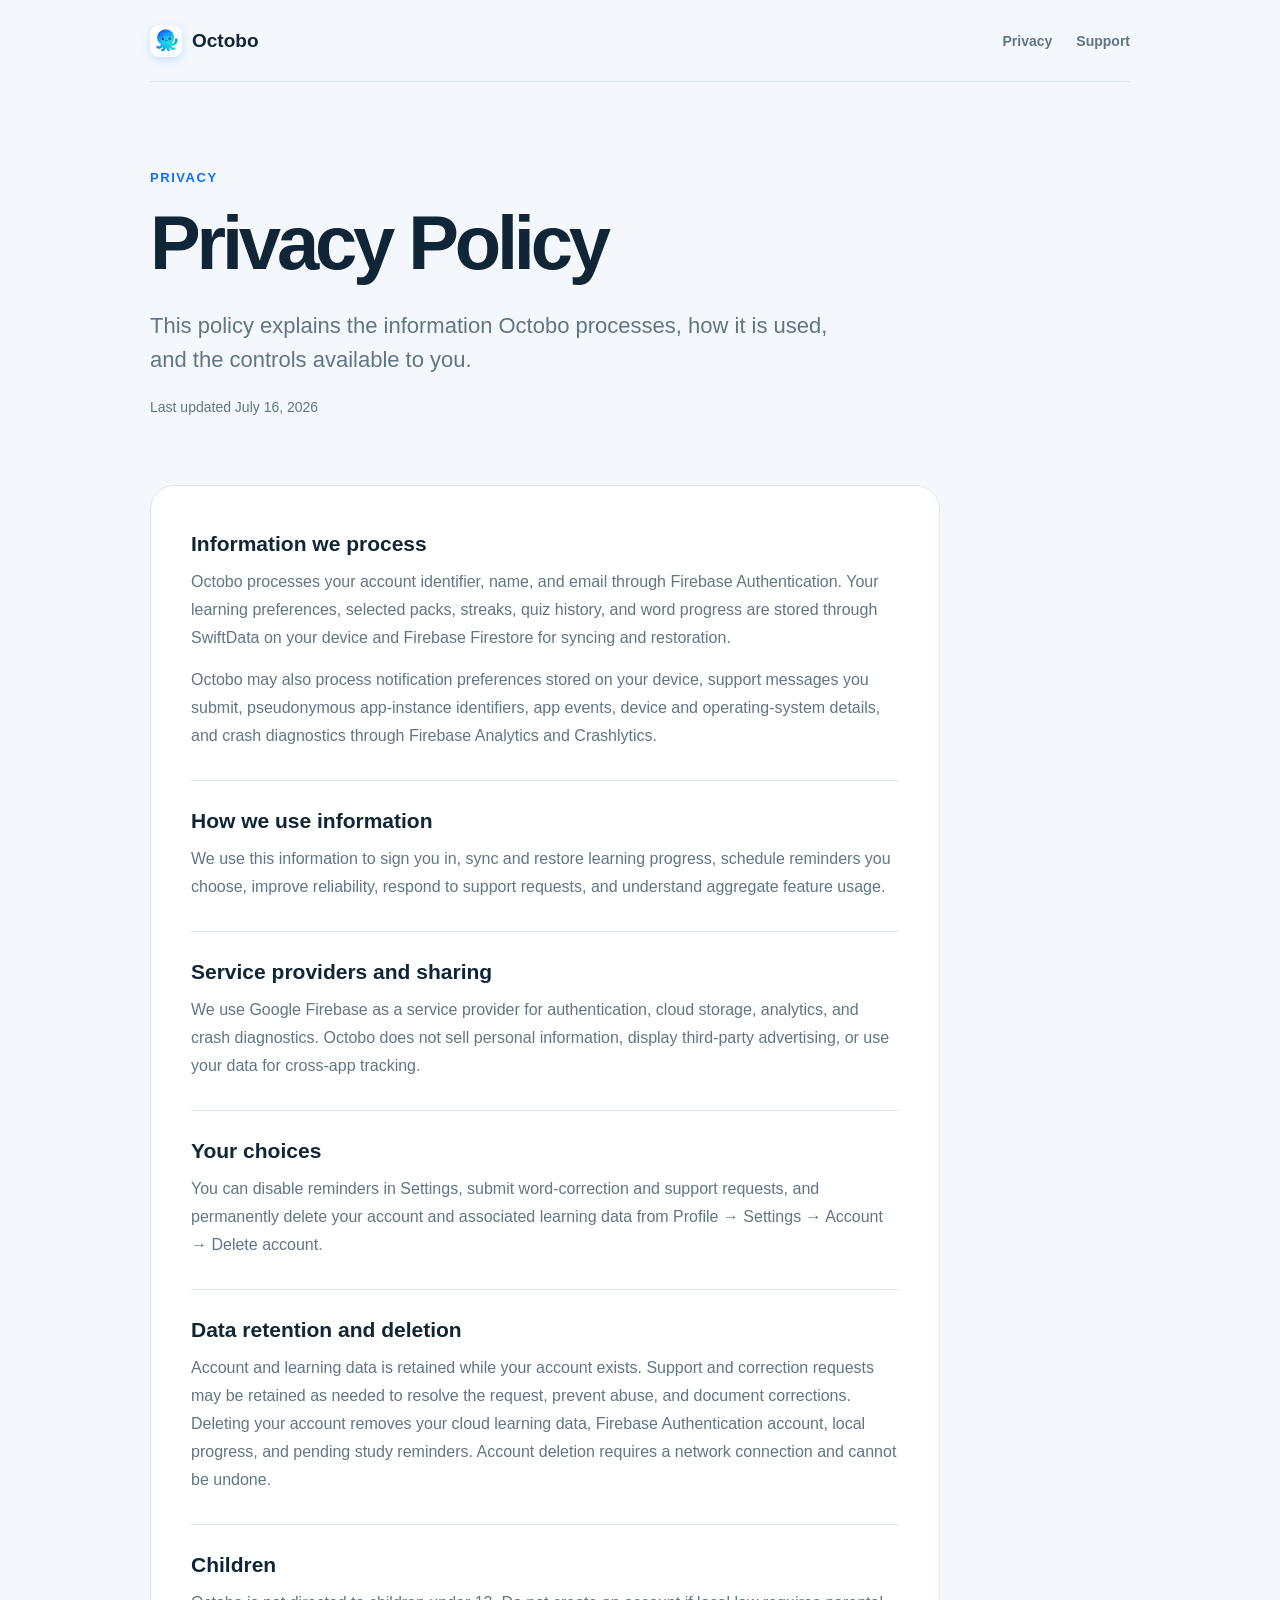
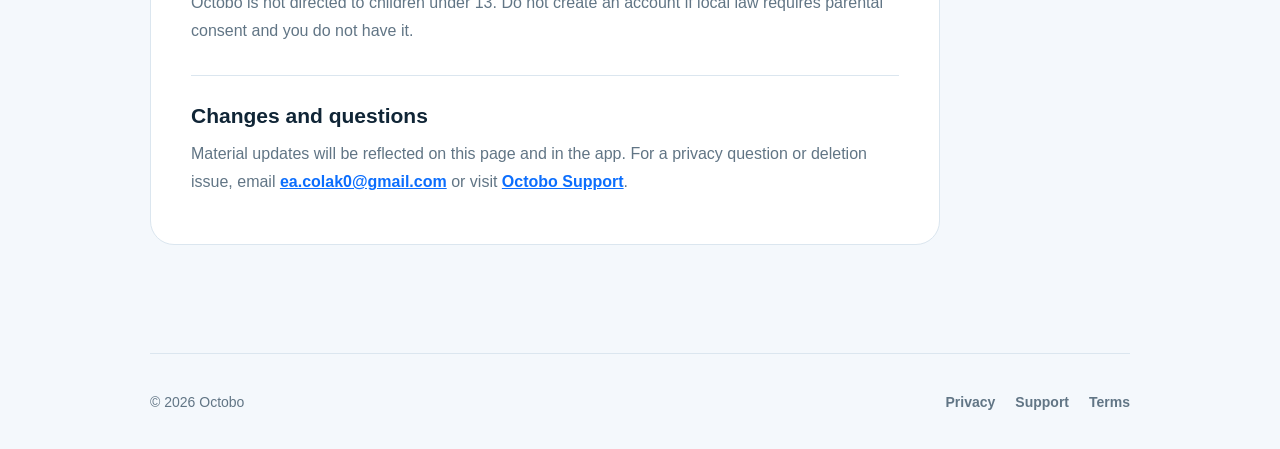
==== privacy/index.html @ 5a44388b "Use Octobo icon in website header" ====
<!doctype html>
<html lang="en">
<head>
  <meta charset="utf-8">
  <meta name="viewport" content="width=device-width, initial-scale=1">
  <meta name="description" content="How Octobo handles account, learning, analytics, and support data.">
  <title>Privacy Policy — Octobo</title>
  <link rel="stylesheet" href="../styles.css">
</head>
<body>
  <div class="shell">
    <header><a class="brand" href="../"><img class="brand-mark" src="../assets/octobo-icon.png" alt="" width="32" height="32">Octobo</a><nav><a href="../privacy/">Privacy</a><a href="../support/">Support</a></nav></header>
    <main>
      <div class="eyebrow">Privacy</div>
      <h1>Privacy Policy</h1>
      <p class="lede">This policy explains the information Octobo processes, how it is used, and the controls available to you.</p>
      <p class="updated">Last updated July 16, 2026</p>
      <article class="document">
        <section><h2>Information we process</h2><p>Octobo processes your account identifier, name, and email through Firebase Authentication. Your learning preferences, selected packs, streaks, quiz history, and word progress are stored through SwiftData on your device and Firebase Firestore for syncing and restoration.</p><p>Octobo may also process notification preferences stored on your device, support messages you submit, pseudonymous app-instance identifiers, app events, device and operating-system details, and crash diagnostics through Firebase Analytics and Crashlytics.</p></section>
        <section><h2>How we use information</h2><p>We use this information to sign you in, sync and restore learning progress, schedule reminders you choose, improve reliability, respond to support requests, and understand aggregate feature usage.</p></section>
        <section><h2>Service providers and sharing</h2><p>We use Google Firebase as a service provider for authentication, cloud storage, analytics, and crash diagnostics. Octobo does not sell personal information, display third-party advertising, or use your data for cross-app tracking.</p></section>
        <section><h2>Your choices</h2><p>You can disable reminders in Settings, submit word-correction and support requests, and permanently delete your account and associated learning data from Profile → Settings → Account → Delete account.</p></section>
        <section><h2>Data retention and deletion</h2><p>Account and learning data is retained while your account exists. Support and correction requests may be retained as needed to resolve the request, prevent abuse, and document corrections. Deleting your account removes your cloud learning data, Firebase Authentication account, local progress, and pending study reminders. Account deletion requires a network connection and cannot be undone.</p></section>
        <section><h2>Children</h2><p>Octobo is not directed to children under 13. Do not create an account if local law requires parental consent and you do not have it.</p></section>
        <section><h2>Changes and questions</h2><p>Material updates will be reflected on this page and in the app. For a privacy question or deletion issue, email <a href="mailto:ea.colak0@gmail.com">ea.colak0@gmail.com</a> or visit <a href="../support/">Octobo Support</a>.</p></section>
      </article>
    </main>
    <footer><span>© 2026 Octobo</span><div class="footer-links"><a href="../privacy/">Privacy</a><a href="../support/">Support</a><a href="../terms/">Terms</a></div></footer>
  </div>
</body>
</html>
---- styles.css ----
:root {
  --ink: #102536;
  --muted: #617585;
  --paper: #f4f8fc;
  --card: #ffffff;
  --line: #dbe6ef;
  --blue: #14a4f7;
  --blue-dark: #0c6efd;
  --blue-soft: #e7f5ff;
}

* { box-sizing: border-box; }

html { scroll-behavior: smooth; }

body {
  margin: 0;
  background: var(--paper);
  color: var(--ink);
  font-family: -apple-system, BlinkMacSystemFont, "Segoe UI", sans-serif;
  -webkit-font-smoothing: antialiased;
}

a { color: inherit; }

.shell {
  width: min(980px, calc(100% - 40px));
  margin: 0 auto;
}

header {
  min-height: 82px;
  display: flex;
  align-items: center;
  justify-content: space-between;
  border-bottom: 1px solid var(--line);
}

.brand {
  display: inline-flex;
  align-items: center;
  gap: 10px;
  font-size: 19px;
  font-weight: 750;
  text-decoration: none;
}

.brand-mark {
  width: 32px;
  height: 32px;
  display: block;
  border-radius: 9px;
  object-fit: cover;
  box-shadow: 0 3px 10px rgba(12, 110, 253, .18);
}

nav { display: flex; gap: 24px; }
nav a, footer a { color: var(--muted); font-size: 14px; font-weight: 650; text-decoration: none; }
nav a:hover, footer a:hover { color: var(--blue); }

main { padding: 88px 0 108px; }

.eyebrow {
  margin-bottom: 20px;
  color: var(--blue-dark);
  font-size: 13px;
  font-weight: 750;
  letter-spacing: .12em;
  text-transform: uppercase;
}

h1 {
  max-width: 820px;
  margin: 0;
  font-size: clamp(46px, 8vw, 76px);
  line-height: 1;
  letter-spacing: -.055em;
}

.lede {
  max-width: 720px;
  margin: 28px 0 0;
  color: var(--muted);
  font-size: clamp(18px, 2.4vw, 22px);
  line-height: 1.55;
}

.updated { margin-top: 22px; color: var(--muted); font-size: 14px; }

.actions, .cards { display: flex; flex-wrap: wrap; gap: 14px; margin-top: 38px; }

.button {
  display: inline-flex;
  align-items: center;
  min-height: 50px;
  padding: 0 20px;
  border-radius: 14px;
  color: white;
  background: var(--blue);
  font-size: 15px;
  font-weight: 700;
  text-decoration: none;
}
.button:hover { background: var(--blue-dark); }

.cards { margin-top: 72px; }
.card {
  min-width: 220px;
  flex: 1;
  padding: 28px;
  background: var(--card);
  border: 1px solid var(--line);
  border-radius: 22px;
  text-decoration: none;
}
.card h2 { margin: 0 0 10px; font-size: 21px; }
.card p { margin: 0; color: var(--muted); line-height: 1.65; }

.document {
  max-width: 790px;
  margin-top: 70px;
  padding: 18px 40px;
  background: var(--card);
  border: 1px solid var(--line);
  border-radius: 24px;
}
.document section { padding: 28px 0 30px; border-bottom: 1px solid var(--line); }
.document section:last-child { border-bottom: 0; }
.document h2, .support-box h2 { margin: 0 0 12px; font-size: 21px; }
.document p, .support-box p { margin: 0 0 14px; color: var(--muted); font-size: 16px; line-height: 1.75; }
.document p:last-child, .support-box p:last-child { margin-bottom: 0; }
.document a, .support-box a { color: var(--blue-dark); font-weight: 700; }

.support-box {
  max-width: 790px;
  margin-top: 58px;
  padding: 32px;
  background: var(--blue-soft);
  border: 1px solid #b8ddf7;
  border-radius: 24px;
}
.support-email {
  display: inline-block;
  margin: 8px 0 22px;
  color: var(--blue-dark);
  font-size: clamp(22px, 4vw, 32px);
  font-weight: 800;
  letter-spacing: -.03em;
}

footer {
  min-height: 96px;
  display: flex;
  align-items: center;
  justify-content: space-between;
  border-top: 1px solid var(--line);
  color: var(--muted);
  font-size: 14px;
}
.footer-links { display: flex; gap: 20px; }

@media (max-width: 700px) {
  .shell { width: min(100% - 28px, 980px); }
  header { min-height: 72px; }
  nav { gap: 14px; }
  main { padding: 64px 0 78px; }
  h1 { font-size: 48px; }
  .cards { flex-direction: column; margin-top: 52px; }
  .document { margin-top: 48px; padding: 8px 24px; }
  .support-box { padding: 24px; }
  footer { align-items: flex-start; flex-direction: column; justify-content: center; gap: 12px; }
}

@media (prefers-reduced-motion: reduce) {
  * { scroll-behavior: auto !important; }
}
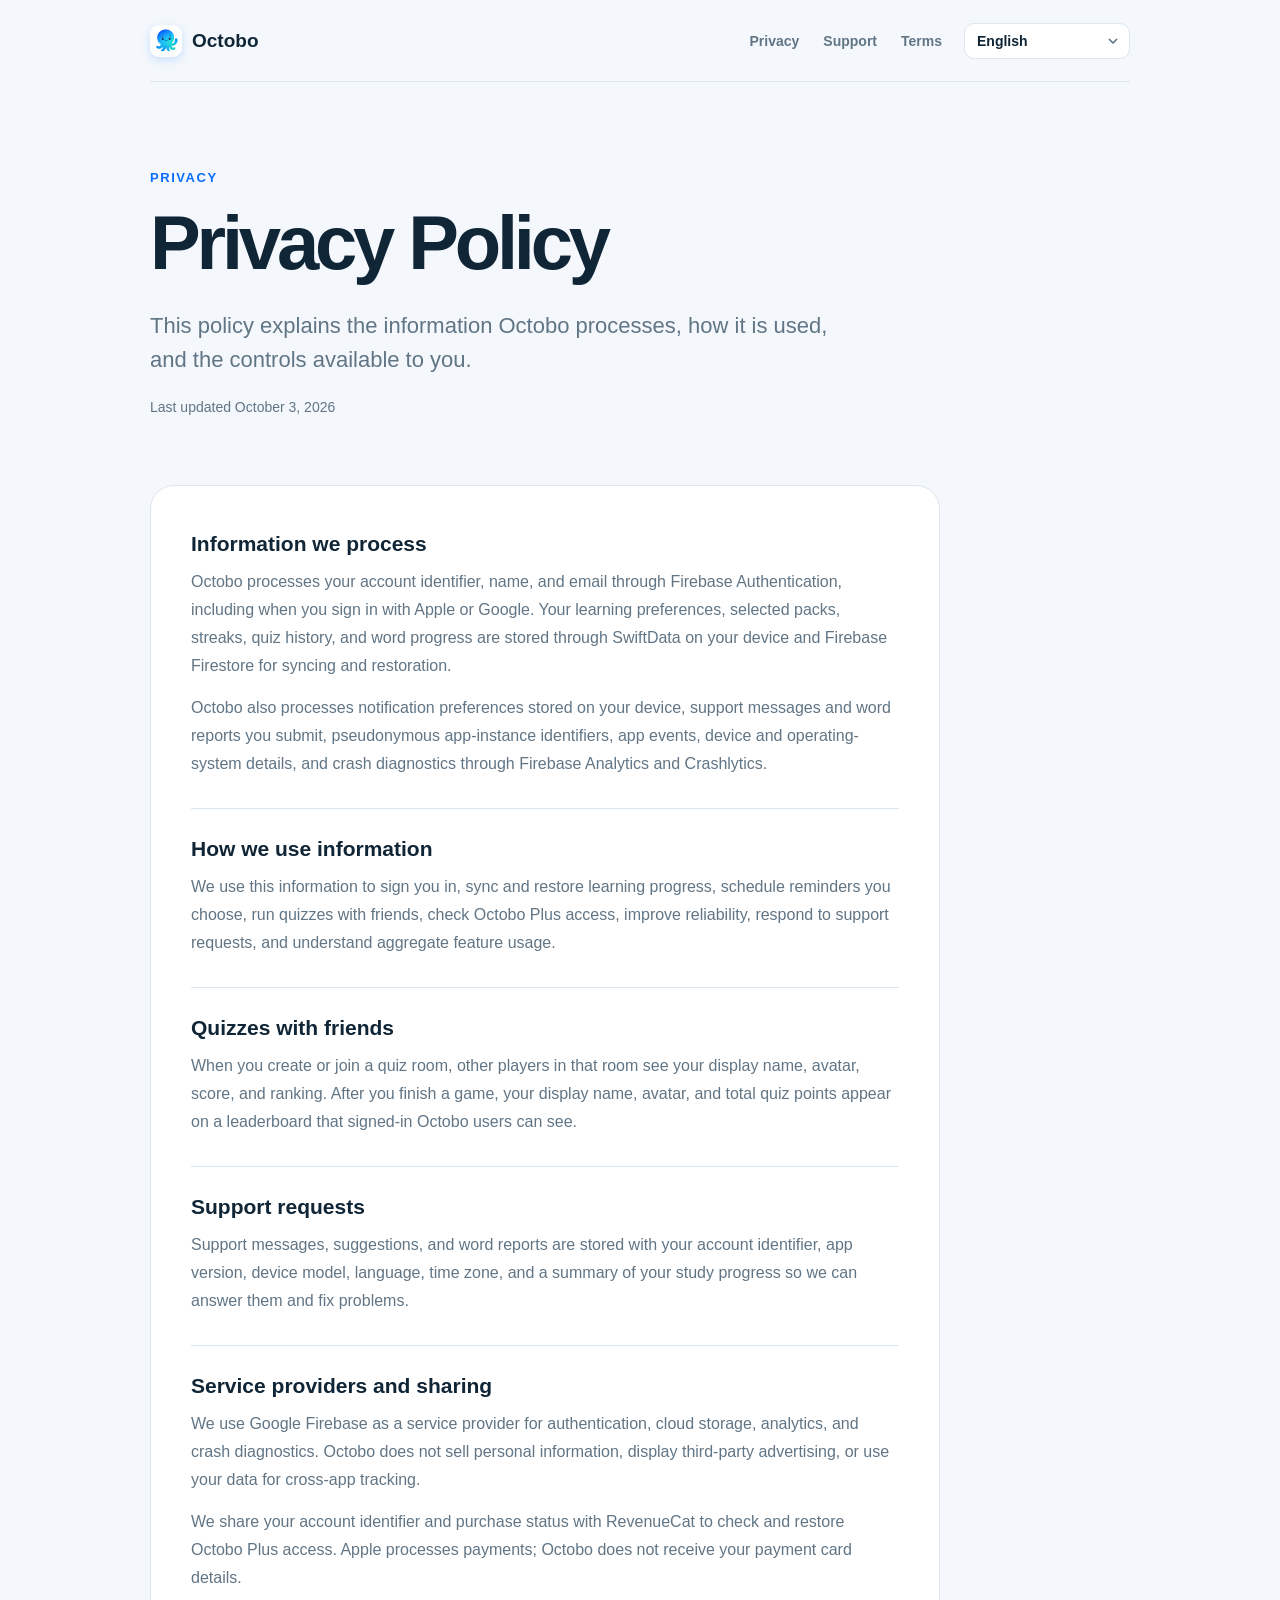
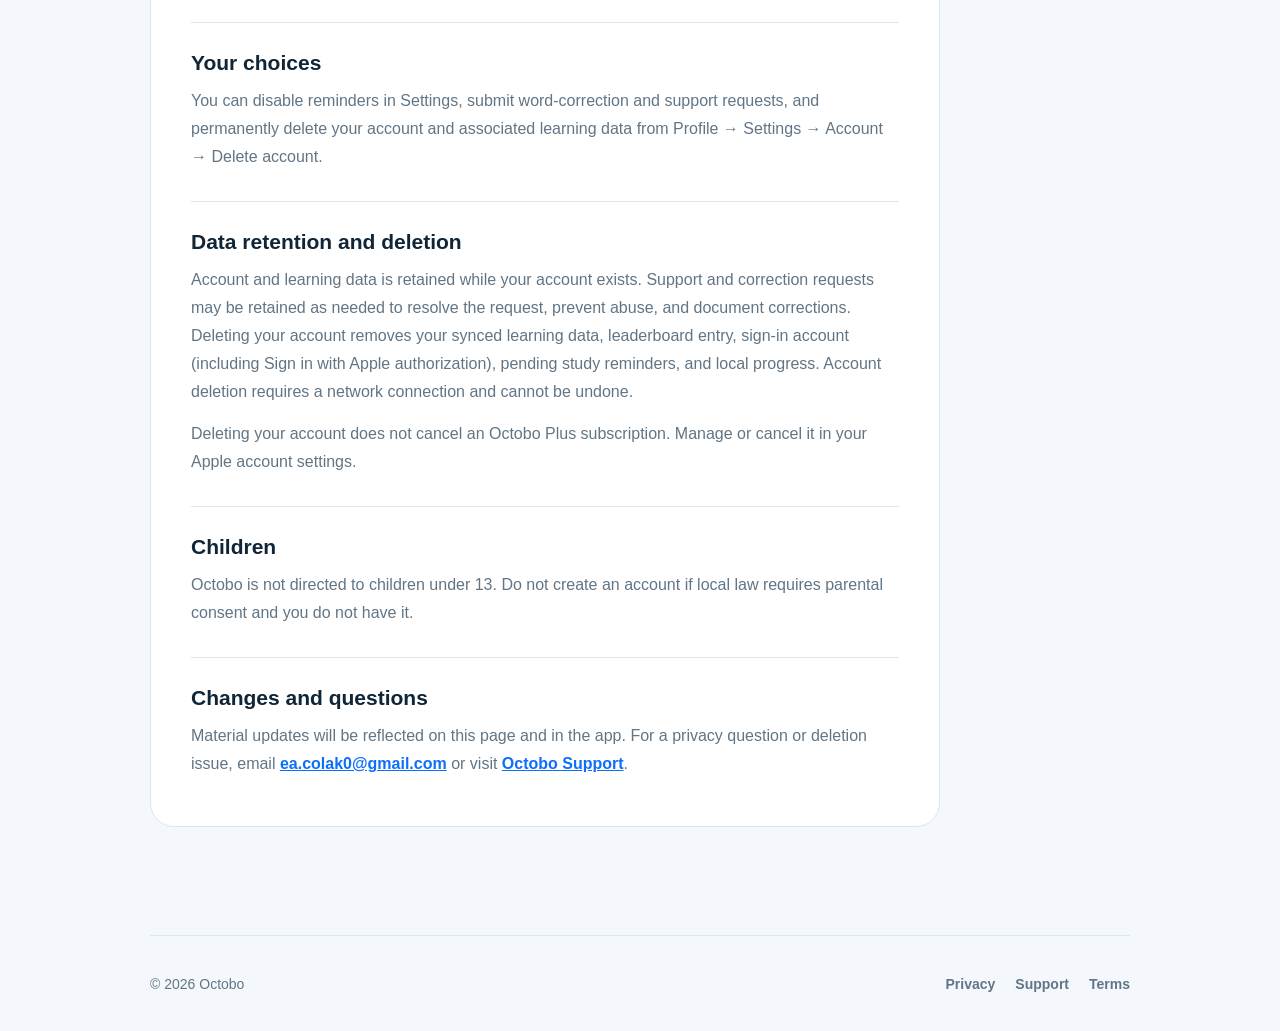
==== commit 3dcb4129: "Serve each page in six languages with a language switcher Pages read ?lang (then saved choice, then " ====
--- a/privacy/index.html
+++ b/privacy/index.html
@@ -3,29 +3,38 @@
 <head>
   <meta charset="utf-8">
   <meta name="viewport" content="width=device-width, initial-scale=1">
-  <meta name="description" content="How Octobo handles account, learning, analytics, and support data.">
+  <meta name="description" content="How Octobo handles account, learning, quiz, subscription, analytics, and support data." data-i18n-content="privacy.desc">
   <title>Privacy Policy — Octobo</title>
   <link rel="stylesheet" href="../styles.css">
 </head>
-<body>
+<body data-title-key="privacy.title">
   <div class="shell">
-    <header><a class="brand" href="../"><img class="brand-mark" src="../assets/octobo-icon.png" alt="" width="32" height="32">Octobo</a><nav><a href="../privacy/">Privacy</a><a href="../support/">Support</a></nav></header>
+    <header>
+      <a class="brand" href="../"><img class="brand-mark" src="../assets/octobo-icon.png" alt="" width="32" height="32">Octobo</a>
+      <div class="header-end">
+        <nav><a href="../privacy/" data-i18n="nav.privacy">Privacy</a><a href="../support/" data-i18n="nav.support">Support</a><a href="../terms/" data-i18n="nav.terms">Terms</a></nav>
+        <label class="lang"><span class="visually-hidden" data-i18n="lang.label">Language</span><select id="lang-picker" aria-label="Language"></select></label>
+      </div>
+    </header>
     <main>
-      <div class="eyebrow">Privacy</div>
-      <h1>Privacy Policy</h1>
-      <p class="lede">This policy explains the information Octobo processes, how it is used, and the controls available to you.</p>
-      <p class="updated">Last updated July 16, 2026</p>
+      <div class="eyebrow" data-i18n="privacy.eyebrow">Privacy</div>
+      <h1 data-i18n="privacy.h1">Privacy Policy</h1>
+      <p class="lede" data-i18n="privacy.lede">This policy explains the information Octobo processes, how it is used, and the controls available to you.</p>
+      <p class="updated" data-i18n="privacy.updated">Last updated October 3, 2026</p>
       <article class="document">
-        <section><h2>Information we process</h2><p>Octobo processes your account identifier, name, and email through Firebase Authentication. Your learning preferences, selected packs, streaks, quiz history, and word progress are stored through SwiftData on your device and Firebase Firestore for syncing and restoration.</p><p>Octobo may also process notification preferences stored on your device, support messages you submit, pseudonymous app-instance identifiers, app events, device and operating-system details, and crash diagnostics through Firebase Analytics and Crashlytics.</p></section>
-        <section><h2>How we use information</h2><p>We use this information to sign you in, sync and restore learning progress, schedule reminders you choose, improve reliability, respond to support requests, and understand aggregate feature usage.</p></section>
-        <section><h2>Service providers and sharing</h2><p>We use Google Firebase as a service provider for authentication, cloud storage, analytics, and crash diagnostics. Octobo does not sell personal information, display third-party advertising, or use your data for cross-app tracking.</p></section>
-        <section><h2>Your choices</h2><p>You can disable reminders in Settings, submit word-correction and support requests, and permanently delete your account and associated learning data from Profile → Settings → Account → Delete account.</p></section>
-        <section><h2>Data retention and deletion</h2><p>Account and learning data is retained while your account exists. Support and correction requests may be retained as needed to resolve the request, prevent abuse, and document corrections. Deleting your account removes your cloud learning data, Firebase Authentication account, local progress, and pending study reminders. Account deletion requires a network connection and cannot be undone.</p></section>
-        <section><h2>Children</h2><p>Octobo is not directed to children under 13. Do not create an account if local law requires parental consent and you do not have it.</p></section>
-        <section><h2>Changes and questions</h2><p>Material updates will be reflected on this page and in the app. For a privacy question or deletion issue, email <a href="mailto:ea.colak0@gmail.com">ea.colak0@gmail.com</a> or visit <a href="../support/">Octobo Support</a>.</p></section>
+        <section><h2 data-i18n="p.s1.h">Information we process</h2><p data-i18n="p.s1.p1">Octobo processes your account identifier, name, and email through Firebase Authentication, including when you sign in with Apple or Google. Your learning preferences, selected packs, streaks, quiz history, and word progress are stored through SwiftData on your device and Firebase Firestore for syncing and restoration.</p><p data-i18n="p.s1.p2">Octobo also processes notification preferences stored on your device, support messages and word reports you submit, pseudonymous app-instance identifiers, app events, device and operating-system details, and crash diagnostics through Firebase Analytics and Crashlytics.</p></section>
+        <section><h2 data-i18n="p.s2.h">How we use information</h2><p data-i18n="p.s2.p">We use this information to sign you in, sync and restore learning progress, schedule reminders you choose, run quizzes with friends, check Octobo Plus access, improve reliability, respond to support requests, and understand aggregate feature usage.</p></section>
+        <section><h2 data-i18n="p.s3.h">Quizzes with friends</h2><p data-i18n="p.s3.p">When you create or join a quiz room, other players in that room see your display name, avatar, score, and ranking. After you finish a game, your display name, avatar, and total quiz points appear on a leaderboard that signed-in Octobo users can see.</p></section>
+        <section><h2 data-i18n="p.s4.h">Support requests</h2><p data-i18n="p.s4.p">Support messages, suggestions, and word reports are stored with your account identifier, app version, device model, language, time zone, and a summary of your study progress so we can answer them and fix problems.</p></section>
+        <section><h2 data-i18n="p.s5.h">Service providers and sharing</h2><p data-i18n="p.s5.p1">We use Google Firebase as a service provider for authentication, cloud storage, analytics, and crash diagnostics. Octobo does not sell personal information, display third-party advertising, or use your data for cross-app tracking.</p><p data-i18n="p.s5.p2">We share your account identifier and purchase status with RevenueCat to check and restore Octobo Plus access. Apple processes payments; Octobo does not receive your payment card details.</p></section>
+        <section><h2 data-i18n="p.s6.h">Your choices</h2><p data-i18n="p.s6.p">You can disable reminders in Settings, submit word-correction and support requests, and permanently delete your account and associated learning data from Profile → Settings → Account → Delete account.</p></section>
+        <section><h2 data-i18n="p.s7.h">Data retention and deletion</h2><p data-i18n="p.s7.p1">Account and learning data is retained while your account exists. Support and correction requests may be retained as needed to resolve the request, prevent abuse, and document corrections. Deleting your account removes your synced learning data, leaderboard entry, sign-in account (including Sign in with Apple authorization), pending study reminders, and local progress. Account deletion requires a network connection and cannot be undone.</p><p data-i18n="p.s7.p2">Deleting your account does not cancel an Octobo Plus subscription. Manage or cancel it in your Apple account settings.</p></section>
+        <section><h2 data-i18n="p.s8.h">Children</h2><p data-i18n="p.s8.p">Octobo is not directed to children under 13. Do not create an account if local law requires parental consent and you do not have it.</p></section>
+        <section><h2 data-i18n="p.s9.h">Changes and questions</h2><p data-i18n="p.s9.p">Material updates will be reflected on this page and in the app. For a privacy question or deletion issue, email <a href="mailto:ea.colak0@gmail.com">ea.colak0@gmail.com</a> or visit <a href="../support/">Octobo Support</a>.</p></section>
       </article>
     </main>
-    <footer><span>© 2026 Octobo</span><div class="footer-links"><a href="../privacy/">Privacy</a><a href="../support/">Support</a><a href="../terms/">Terms</a></div></footer>
+    <footer><span>© 2026 Octobo</span><div class="footer-links"><a href="../privacy/" data-i18n="nav.privacy">Privacy</a><a href="../support/" data-i18n="nav.support">Support</a><a href="../terms/" data-i18n="nav.terms">Terms</a></div></footer>
   </div>
+  <script src="../i18n.js"></script>
 </body>
 </html>
--- a/styles.css
+++ b/styles.css
@@ -174,3 +174,36 @@
 @media (prefers-reduced-motion: reduce) {
   * { scroll-behavior: auto !important; }
 }
+
+.header-end { display: flex; align-items: center; gap: 22px; }
+.lang select {
+  height: 36px;
+  padding: 0 30px 0 12px;
+  border: 1px solid var(--line);
+  border-radius: 10px;
+  background: var(--card) url("data:image/svg+xml,%3Csvg xmlns='http://www.w3.org/2000/svg' width='10' height='6'%3E%3Cpath d='M1 1l4 4 4-4' fill='none' stroke='%23617585' stroke-width='1.6'/%3E%3C/svg%3E") no-repeat right 11px center;
+  color: var(--ink);
+  font: inherit;
+  font-size: 14px;
+  font-weight: 650;
+  appearance: none;
+  cursor: pointer;
+}
+.visually-hidden {
+  position: absolute;
+  width: 1px;
+  height: 1px;
+  overflow: hidden;
+  clip: rect(0 0 0 0);
+  white-space: nowrap;
+}
+
+/* Tight Latin tracking reads cramped in CJK scripts. */
+:lang(ja) h1, :lang(ko) h1 { letter-spacing: -.02em; line-height: 1.15; }
+:lang(ja) h1 { line-break: strict; }
+:lang(ko) h1, :lang(ko) p { word-break: keep-all; }
+
+@media (max-width: 700px) {
+  header { flex-wrap: wrap; gap: 10px; padding: 14px 0; }
+  .header-end { gap: 12px; flex-wrap: wrap; }
+}
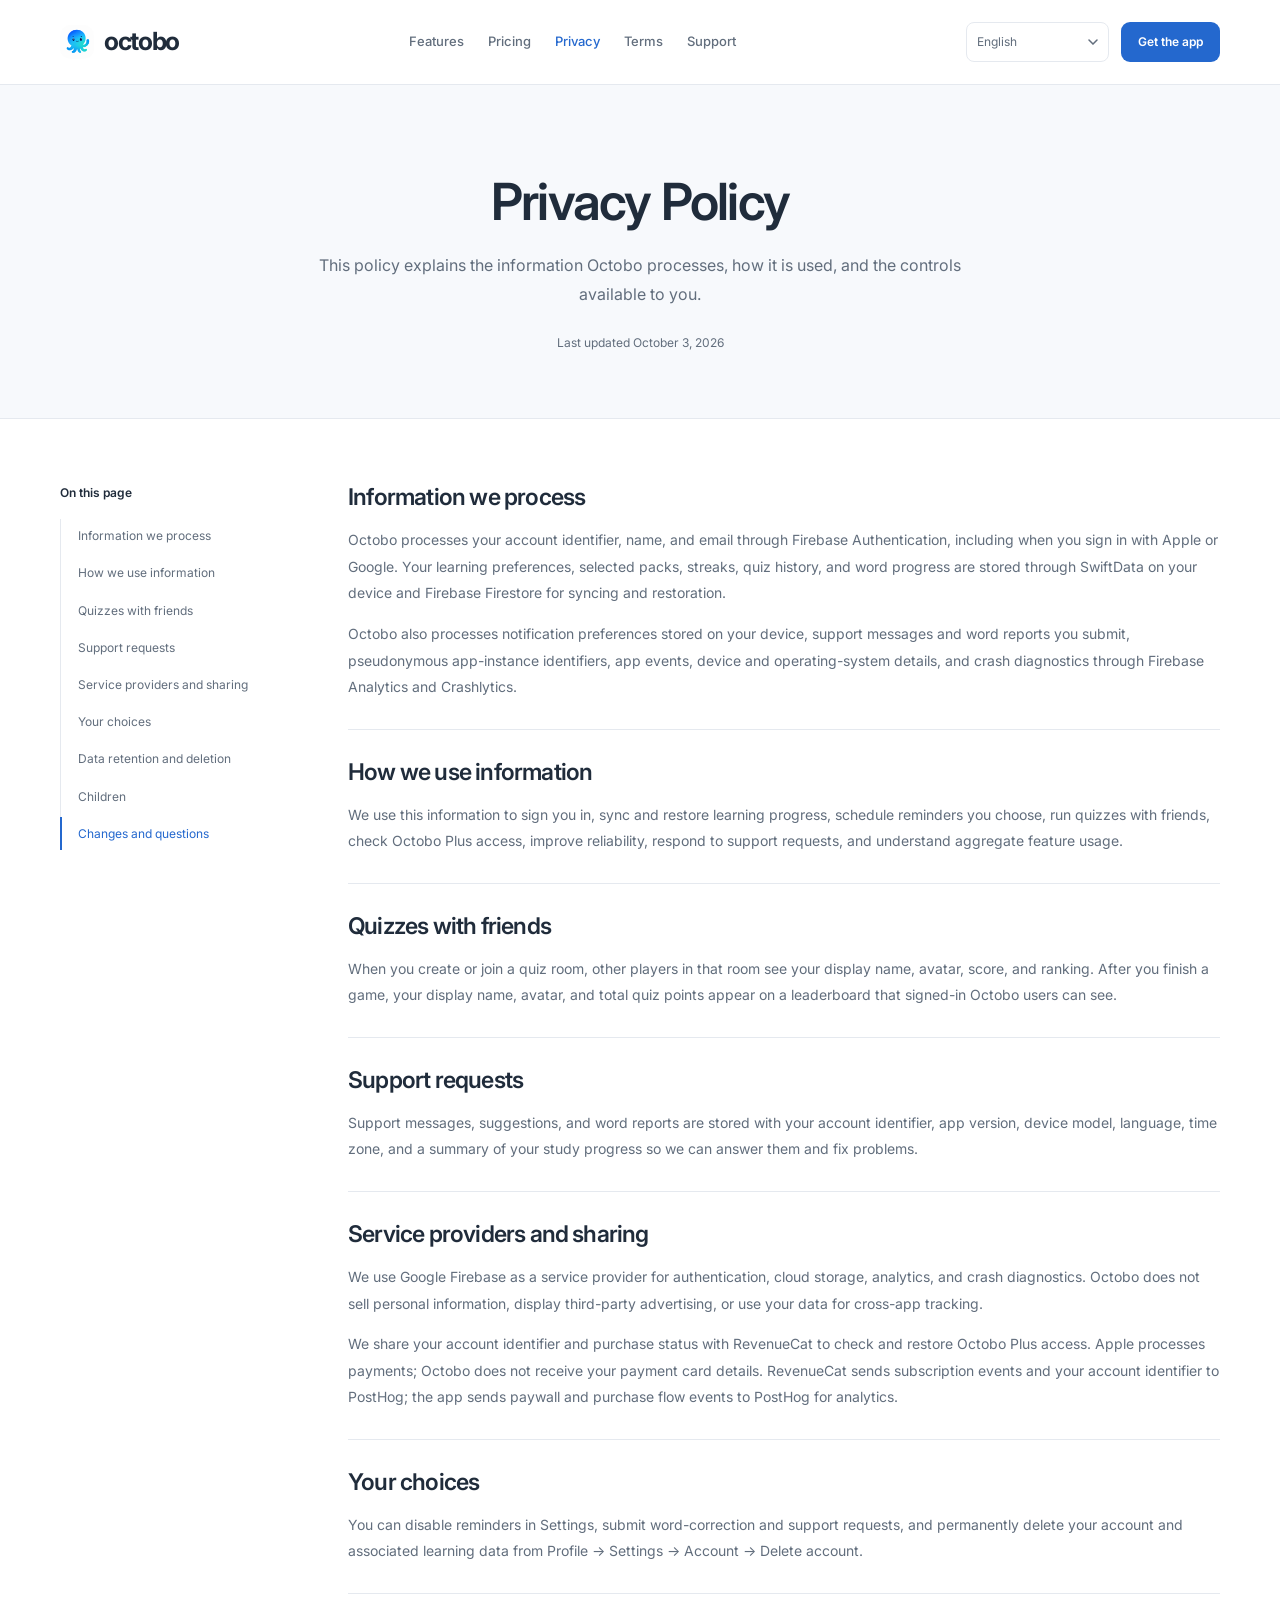
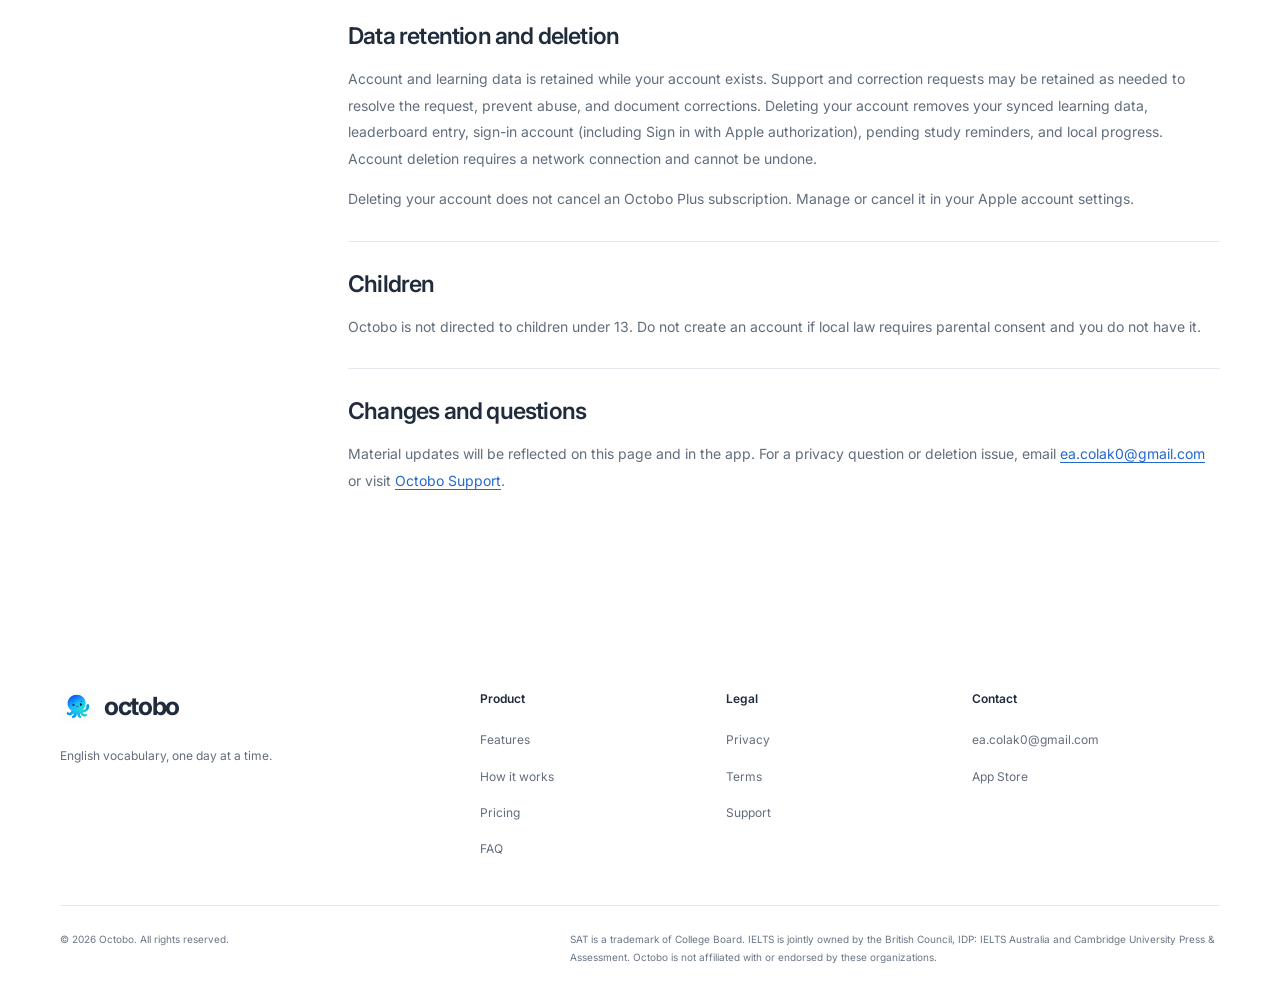
==== commit 89d6e288: "Replace legal pages with the full Octobo website Co-Authored-By: Claude Opus 5.5 <noreply@anthropic." ====
--- a/privacy/index.html
+++ b/privacy/index.html
@@ -1,40 +1,129 @@
 <!doctype html>
-<html lang="en">
+<html lang="en" class="no-js">
 <head>
   <meta charset="utf-8">
-  <meta name="viewport" content="width=device-width, initial-scale=1">
+  <meta name="viewport" content="width=device-width, initial-scale=1, viewport-fit=cover">
+  <title>Privacy Policy — Octobo</title>
   <meta name="description" content="How Octobo handles account, learning, quiz, subscription, analytics, and support data." data-i18n-content="privacy.desc">
-  <title>Privacy Policy — Octobo</title>
-  <link rel="stylesheet" href="../styles.css">
+  <meta name="theme-color" content="#ffffff">
+  <meta name="color-scheme" content="light">
+  <link rel="icon" href="../assets/img/icon.png">
+  <link rel="apple-touch-icon" href="../assets/img/icon.png">
+  <link rel="preconnect" href="https://fonts.googleapis.com">
+  <link rel="preconnect" href="https://fonts.gstatic.com" crossorigin>
+  <link rel="stylesheet" href="https://fonts.googleapis.com/css2?family=Inter:wght@400;500;600;700;800&display=swap">
+  <link rel="stylesheet" href="../assets/styles.css">
 </head>
 <body data-title-key="privacy.title">
-  <div class="shell">
-    <header>
-      <a class="brand" href="../"><img class="brand-mark" src="../assets/octobo-icon.png" alt="" width="32" height="32">Octobo</a>
-      <div class="header-end">
-        <nav><a href="../privacy/" data-i18n="nav.privacy">Privacy</a><a href="../support/" data-i18n="nav.support">Support</a><a href="../terms/" data-i18n="nav.terms">Terms</a></nav>
-        <label class="lang"><span class="visually-hidden" data-i18n="lang.label">Language</span><select id="lang-picker" aria-label="Language"></select></label>
+
+  <header class="nav">
+    <div class="nav-inner">
+      <a class="brand" href="../index.html"><img src="../assets/img/icon.png" alt="" width="36" height="36">octobo</a>
+      <nav class="nav-links" aria-label="Main">
+        <a href="../index.html#features" data-i18n="nav.features">Features</a>
+        <a href="../index.html#pricing" data-i18n="nav.pricing">Pricing</a>
+        <a href="../privacy/index.html" data-i18n="nav.privacy" aria-current="page">Privacy</a>
+        <a href="../terms/index.html" data-i18n="nav.terms">Terms</a>
+        <a href="../support/index.html" data-i18n="nav.support">Support</a>
+      </nav>
+      <div class="nav-end">
+        <label><span class="visually-hidden" data-i18n="lang.label">Language</span><select class="lang-select lang-picker" aria-label="Language" data-i18n-label="lang.label"></select></label>
+        <a class="btn btn-primary nav-cta" href="https://apps.apple.com/app/id6791548412" data-i18n="nav.getapp">Get the app</a>
+        <button class="menu-toggle" type="button" aria-expanded="false" aria-label="Menu" data-i18n-label="nav.menu"><span></span><span></span><span></span></button>
       </div>
-    </header>
-    <main>
-      <div class="eyebrow" data-i18n="privacy.eyebrow">Privacy</div>
-      <h1 data-i18n="privacy.h1">Privacy Policy</h1>
-      <p class="lede" data-i18n="privacy.lede">This policy explains the information Octobo processes, how it is used, and the controls available to you.</p>
-      <p class="updated" data-i18n="privacy.updated">Last updated October 3, 2026</p>
-      <article class="document">
-        <section><h2 data-i18n="p.s1.h">Information we process</h2><p data-i18n="p.s1.p1">Octobo processes your account identifier, name, and email through Firebase Authentication, including when you sign in with Apple or Google. Your learning preferences, selected packs, streaks, quiz history, and word progress are stored through SwiftData on your device and Firebase Firestore for syncing and restoration.</p><p data-i18n="p.s1.p2">Octobo also processes notification preferences stored on your device, support messages and word reports you submit, pseudonymous app-instance identifiers, app events, device and operating-system details, and crash diagnostics through Firebase Analytics and Crashlytics.</p></section>
-        <section><h2 data-i18n="p.s2.h">How we use information</h2><p data-i18n="p.s2.p">We use this information to sign you in, sync and restore learning progress, schedule reminders you choose, run quizzes with friends, check Octobo Plus access, improve reliability, respond to support requests, and understand aggregate feature usage.</p></section>
-        <section><h2 data-i18n="p.s3.h">Quizzes with friends</h2><p data-i18n="p.s3.p">When you create or join a quiz room, other players in that room see your display name, avatar, score, and ranking. After you finish a game, your display name, avatar, and total quiz points appear on a leaderboard that signed-in Octobo users can see.</p></section>
-        <section><h2 data-i18n="p.s4.h">Support requests</h2><p data-i18n="p.s4.p">Support messages, suggestions, and word reports are stored with your account identifier, app version, device model, language, time zone, and a summary of your study progress so we can answer them and fix problems.</p></section>
-        <section><h2 data-i18n="p.s5.h">Service providers and sharing</h2><p data-i18n="p.s5.p1">We use Google Firebase as a service provider for authentication, cloud storage, analytics, and crash diagnostics. Octobo does not sell personal information, display third-party advertising, or use your data for cross-app tracking.</p><p data-i18n="p.s5.p2">We share your account identifier and purchase status with RevenueCat to check and restore Octobo Plus access. Apple processes payments; Octobo does not receive your payment card details.</p></section>
-        <section><h2 data-i18n="p.s6.h">Your choices</h2><p data-i18n="p.s6.p">You can disable reminders in Settings, submit word-correction and support requests, and permanently delete your account and associated learning data from Profile → Settings → Account → Delete account.</p></section>
-        <section><h2 data-i18n="p.s7.h">Data retention and deletion</h2><p data-i18n="p.s7.p1">Account and learning data is retained while your account exists. Support and correction requests may be retained as needed to resolve the request, prevent abuse, and document corrections. Deleting your account removes your synced learning data, leaderboard entry, sign-in account (including Sign in with Apple authorization), pending study reminders, and local progress. Account deletion requires a network connection and cannot be undone.</p><p data-i18n="p.s7.p2">Deleting your account does not cancel an Octobo Plus subscription. Manage or cancel it in your Apple account settings.</p></section>
-        <section><h2 data-i18n="p.s8.h">Children</h2><p data-i18n="p.s8.p">Octobo is not directed to children under 13. Do not create an account if local law requires parental consent and you do not have it.</p></section>
-        <section><h2 data-i18n="p.s9.h">Changes and questions</h2><p data-i18n="p.s9.p">Material updates will be reflected on this page and in the app. For a privacy question or deletion issue, email <a href="mailto:ea.colak0@gmail.com">ea.colak0@gmail.com</a> or visit <a href="../support/">Octobo Support</a>.</p></section>
+    </div>
+    <div class="mobile-menu">
+      <a href="../index.html" data-i18n="nav.home">Home</a>
+      <a href="../index.html#features" data-i18n="nav.features">Features</a>
+      <a href="../index.html#pricing" data-i18n="nav.pricing">Pricing</a>
+      <a href="../privacy/index.html" data-i18n="nav.privacy" aria-current="page">Privacy</a>
+      <a href="../terms/index.html" data-i18n="nav.terms">Terms</a>
+      <a href="../support/index.html" data-i18n="nav.support">Support</a>
+      <select class="lang-select lang-picker" aria-label="Language" data-i18n-label="lang.label"></select>
+      <a class="btn btn-primary" href="https://apps.apple.com/app/id6791548412" data-i18n="nav.getapp">Get the app</a>
+    </div>
+  </header>
+
+  <main>
+    <div class="frame compact">
+      <section class="page-hero">
+        <h1 class="" data-i18n="privacy.h1">Privacy Policy</h1>
+        <p class="lede" data-i18n="privacy.lede">This policy explains the information Octobo processes, how it is used, and the controls available to you.</p>
+        <span class="updated" data-i18n="privacy.updated">Last updated October 3, 2026</span>
+      </section>
+    </div>
+
+    <div class="shell legal-grid">
+      <aside class="toc">
+        <h4 data-i18n="legal.toc">On this page</h4>
+        <ol>
+          <li><a href="#s1" data-i18n="p.s1.h">Information we process</a></li>
+          <li><a href="#s2" data-i18n="p.s2.h">How we use information</a></li>
+          <li><a href="#s3" data-i18n="p.s3.h">Quizzes with friends</a></li>
+          <li><a href="#s4" data-i18n="p.s4.h">Support requests</a></li>
+          <li><a href="#s5" data-i18n="p.s5.h">Service providers and sharing</a></li>
+          <li><a href="#s6" data-i18n="p.s6.h">Your choices</a></li>
+          <li><a href="#s7" data-i18n="p.s7.h">Data retention and deletion</a></li>
+          <li><a href="#s8" data-i18n="p.s8.h">Children</a></li>
+          <li><a href="#s9" data-i18n="p.s9.h">Changes and questions</a></li>
+        </ol>
+      </aside>
+      <article class="doc">
+        <section id="s1"><h2 data-i18n="p.s1.h">Information we process</h2><p data-i18n="p.s1.p1">Octobo processes your account identifier, name, and email through Firebase Authentication, including when you sign in with Apple or Google. Your learning preferences, selected packs, streaks, quiz history, and word progress are stored through SwiftData on your device and Firebase Firestore for syncing and restoration.</p><p data-i18n="p.s1.p2">Octobo also processes notification preferences stored on your device, support messages and word reports you submit, pseudonymous app-instance identifiers, app events, device and operating-system details, and crash diagnostics through Firebase Analytics and Crashlytics.</p></section>
+        <section id="s2"><h2 data-i18n="p.s2.h">How we use information</h2><p data-i18n="p.s2.p">We use this information to sign you in, sync and restore learning progress, schedule reminders you choose, run quizzes with friends, check Octobo Plus access, improve reliability, respond to support requests, and understand aggregate feature usage.</p></section>
+        <section id="s3"><h2 data-i18n="p.s3.h">Quizzes with friends</h2><p data-i18n="p.s3.p">When you create or join a quiz room, other players in that room see your display name, avatar, score, and ranking. After you finish a game, your display name, avatar, and total quiz points appear on a leaderboard that signed-in Octobo users can see.</p></section>
+        <section id="s4"><h2 data-i18n="p.s4.h">Support requests</h2><p data-i18n="p.s4.p">Support messages, suggestions, and word reports are stored with your account identifier, app version, device model, language, time zone, and a summary of your study progress so we can answer them and fix problems.</p></section>
+        <section id="s5"><h2 data-i18n="p.s5.h">Service providers and sharing</h2><p data-i18n="p.s5.p1">We use Google Firebase as a service provider for authentication, cloud storage, analytics, and crash diagnostics. Octobo does not sell personal information, display third-party advertising, or use your data for cross-app tracking.</p><p data-i18n="p.s5.p2">We share your account identifier and purchase status with RevenueCat to check and restore Octobo Plus access. Apple processes payments; Octobo does not receive your payment card details.</p></section>
+        <section id="s6"><h2 data-i18n="p.s6.h">Your choices</h2><p data-i18n="p.s6.p">You can disable reminders in Settings, submit word-correction and support requests, and permanently delete your account and associated learning data from Profile → Settings → Account → Delete account.</p></section>
+        <section id="s7"><h2 data-i18n="p.s7.h">Data retention and deletion</h2><p data-i18n="p.s7.p1">Account and learning data is retained while your account exists. Support and correction requests may be retained as needed to resolve the request, prevent abuse, and document corrections. Deleting your account removes your synced learning data, leaderboard entry, sign-in account (including Sign in with Apple authorization), pending study reminders, and local progress. Account deletion requires a network connection and cannot be undone.</p><p data-i18n="p.s7.p2">Deleting your account does not cancel an Octobo Plus subscription. Manage or cancel it in your Apple account settings.</p></section>
+        <section id="s8"><h2 data-i18n="p.s8.h">Children</h2><p data-i18n="p.s8.p">Octobo is not directed to children under 13. Do not create an account if local law requires parental consent and you do not have it.</p></section>
+        <section id="s9"><h2 data-i18n="p.s9.h">Changes and questions</h2><p data-i18n="p.s9.p">Material updates will be reflected on this page and in the app. For a privacy question or deletion issue, email <a href="mailto:ea.colak0@gmail.com">ea.colak0@gmail.com</a> or visit <a href="../support/index.html">Octobo Support</a>.</p></section>
       </article>
-    </main>
-    <footer><span>© 2026 Octobo</span><div class="footer-links"><a href="../privacy/" data-i18n="nav.privacy">Privacy</a><a href="../support/" data-i18n="nav.support">Support</a><a href="../terms/" data-i18n="nav.terms">Terms</a></div></footer>
-  </div>
-  <script src="../i18n.js"></script>
+    </div>
+  </main>
+
+  <footer class="footer">
+    <div class="shell">
+      <div class="foot-grid">
+        <div>
+          <a class="brand" href="../index.html"><img src="../assets/img/icon.png" alt="" width="36" height="36">octobo</a>
+          <p data-i18n="foot.tagline">English vocabulary, one day at a time.</p>
+        </div>
+        <div>
+          <h4 data-i18n="foot.product">Product</h4>
+          <ul>
+            <li><a href="../index.html#features" data-i18n="nav.features">Features</a></li>
+            <li><a href="../index.html#how" data-i18n="nav.how">How it works</a></li>
+            <li><a href="../index.html#pricing" data-i18n="nav.pricing">Pricing</a></li>
+            <li><a href="../index.html#faq" data-i18n="nav.faq">FAQ</a></li>
+          </ul>
+        </div>
+        <div>
+          <h4 data-i18n="foot.legal">Legal</h4>
+          <ul>
+            <li><a href="../privacy/index.html" data-i18n="nav.privacy">Privacy</a></li>
+            <li><a href="../terms/index.html" data-i18n="nav.terms">Terms</a></li>
+            <li><a href="../support/index.html" data-i18n="nav.support">Support</a></li>
+          </ul>
+        </div>
+        <div>
+          <h4 data-i18n="foot.contact">Contact</h4>
+          <ul>
+            <li><a href="mailto:ea.colak0@gmail.com">ea.colak0@gmail.com</a></li>
+            <li><a href="https://apps.apple.com/app/id6791548412">App Store</a></li>
+          </ul>
+        </div>
+      </div>
+      <div class="foot-bottom">
+        <p>© <span data-year>2026</span> Octobo. <span data-i18n="foot.rights">All rights reserved.</span></p>
+        <p data-i18n="foot.disclaimer">SAT is a trademark of College Board. IELTS is jointly owned by the British Council, IDP: IELTS Australia and Cambridge University Press &amp; Assessment. Octobo is not affiliated with or endorsed by these organizations.</p>
+      </div>
+    </div>
+  </footer>
+
+  <script src="../assets/strings.js"></script>
+  <script src="../assets/pack-strings.js"></script>
+  <script src="../assets/i18n.js"></script>
+  <script src="../assets/site.js"></script>
 </body>
 </html>
--- a/assets/styles.css
+++ b/assets/styles.css
@@ -0,0 +1,503 @@
+/* Octobo web: a light, restrained system, independent of the device theme. */
+:root {
+  color-scheme: only light;
+  --sky: #2468ce;
+  --sky-deep: #1b54ab;
+  --sky-soft: #edf4ff;
+  --turquoise: #25816b;
+  --turquoise-soft: #eef7f2;
+  --indigo: #7160ad;
+  --indigo-soft: #f3f0fa;
+  --orange: #9a692b;
+  --orange-soft: #faf4e9;
+  --yellow: #faf4e9;
+  --green: #25816b;
+  --red: #b85c55;
+  --navy: #202c3b;
+  --bg: #fff;
+  --surface: #fff;
+  --surface-2: #f6f8fa;
+  --ink: #202c3b;
+  --muted: #626e7d;
+  --line: #e5e9ef;
+  --shadow: 0 20px 50px -24px rgb(32 44 59 / 16%);
+  --shadow-sm: 0 6px 18px -10px rgb(32 44 59 / 10%);
+  --radius-xl: 24px;
+  --radius-lg: 18px;
+  --radius-md: 12px;
+  --radius-sm: 8px;
+  --shell: 1160px;
+  --font: "Inter", -apple-system, BlinkMacSystemFont, "Segoe UI", sans-serif;
+}
+* { box-sizing: border-box; }
+html { scroll-behavior: smooth; scroll-padding-top: 108px; -webkit-text-size-adjust: 100%; }
+body { margin: 0; background: var(--bg); color: var(--ink); font-family: var(--font); font-size: 16px; line-height: 1.65; -webkit-font-smoothing: antialiased; }
+img { display: block; max-width: 100%; height: auto; }
+a { color: inherit; }
+button, select { font: inherit; }
+button { cursor: pointer; }
+h1, h2, h3, h4, p { margin: 0; }
+h1, h2, h3 { line-height: 1.18; letter-spacing: -.035em; font-weight: 600; text-wrap: balance; }
+button, a, select, summary { -webkit-tap-highlight-color: transparent; }
+:focus-visible { outline: 3px solid var(--sky); outline-offset: 5px; }
+[hidden] { display: none !important; }
+.shell { width: min(var(--shell), calc(100% - 64px)); margin-inline: auto; }
+.visually-hidden { position: absolute; width: 1px; height: 1px; overflow: hidden; clip-path: inset(50%); white-space: nowrap; }
+svg { flex: none; }
+
+/* Navigation */
+.nav { position: sticky; top: 0; z-index: 50; background: rgb(255 255 255 / 96%); border-bottom: 1px solid var(--line); backdrop-filter: blur(16px); }
+.nav-inner { width: min(var(--shell), calc(100% - 64px)); min-height: 84px; margin-inline: auto; display: flex; align-items: center; justify-content: space-between; gap: 22px; }
+.brand { display: inline-flex; align-items: center; gap: 10px; font-size: 25px; font-weight: 700; letter-spacing: -.055em; text-decoration: none; }
+.brand img { width: 34px; height: 34px; border-radius: 10px; }
+.nav-links { display: flex; gap: 24px; align-items: center; }
+.nav-links a { color: var(--muted); font-size: 13px; font-weight: 500; text-decoration: none; transition: color .2s; }
+.nav-links a:hover, .nav-links a[aria-current="page"] { color: var(--sky); }
+.nav-end { display: flex; align-items: center; gap: 12px; }
+.lang-select { height: 40px; max-width: 150px; padding: 0 30px 0 10px; border: 1px solid var(--line); border-radius: var(--radius-sm); background: #fff url("data:image/svg+xml,%3Csvg xmlns='http://www.w3.org/2000/svg' width='10' height='6'%3E%3Cpath d='m1 1 4 4 4-4' fill='none' stroke='%23626e7d' stroke-width='1.5' stroke-linecap='round'/%3E%3C/svg%3E") no-repeat right 10px center; color: var(--muted); font-size: 12px; appearance: none; cursor: pointer; }
+.menu-toggle { display: none; width: 42px; height: 42px; background: var(--surface-2); color: var(--ink); border: 1px solid var(--line); border-radius: var(--radius-sm); }
+.menu-toggle span { display: block; width: 18px; height: 1.5px; margin: 4px auto; background: currentColor; transition: transform .2s, opacity .2s; }
+.nav.open .menu-toggle span:nth-child(1) { transform: translateY(5.5px) rotate(45deg); }
+.nav.open .menu-toggle span:nth-child(2) { opacity: 0; }
+.nav.open .menu-toggle span:nth-child(3) { transform: translateY(-5.5px) rotate(-45deg); }
+.mobile-menu { display: none; position: absolute; top: 100%; left: 0; right: 0; padding: 20px 32px 28px; background: #fff; border-bottom: 1px solid var(--line); box-shadow: var(--shadow); }
+.nav.open .mobile-menu { display: grid; gap: 4px; }
+.mobile-menu a { padding: 10px 0; font-size: 15px; text-decoration: none; }
+.mobile-menu .lang-select { width: 100%; max-width: none; margin-block: 10px; }
+.mobile-menu .btn { margin-top: 6px; }
+
+/* Controls */
+.btn { display: inline-flex; align-items: center; justify-content: center; gap: 10px; min-height: 48px; padding: 12px 22px; border: 1px solid transparent; border-radius: 9px; font-size: 14px; font-weight: 600; line-height: 1.4; text-align: center; text-decoration: none; transition: background .2s, border-color .2s; }
+.btn-primary, .btn-dark { background: var(--sky); color: #fff; }
+.btn-primary:hover, .btn-dark:hover { background: var(--sky-deep); }
+.btn-ghost, .btn-glass { background: #fff; color: var(--ink); border-color: var(--line); }
+.btn-ghost:hover, .btn-glass:hover { background: var(--surface-2); border-color: #ccd5df; }
+.nav .btn { min-height: 40px; padding: 10px 16px; font-size: 12px; }
+.btn svg, .text-link svg { width: 18px; height: 18px; }
+.text-link { display: inline-flex; align-items: center; gap: 12px; font-size: 14px; font-weight: 500; text-decoration: none; }
+.text-link:hover { color: var(--sky); }
+.text-link svg { transition: transform .2s; }
+.text-link:hover svg { transform: translateX(3px); }
+.store-btn { display: inline-flex; align-items: center; justify-content: center; gap: 10px; min-height: 56px; padding: 10px 20px; background: #202c3b; color: #fff; border: 1px solid #202c3b; border-radius: 10px; text-decoration: none; transition: background .2s; }
+.store-btn:hover { background: #344253; }
+.store-btn > svg { width: 25px; height: 25px; fill: currentColor; }
+.store-btn > span { display: flex; flex-direction: column; line-height: 1.15; text-align: left; }
+.store-btn small { font-size: 10px; font-weight: 400; }
+.store-btn strong { font-size: 19px; font-weight: 600; letter-spacing: -.025em; }
+
+/* The original Octobo blue welcome, with room for the mascot. */
+.frame { background: #f6f9fc; color: var(--ink); }
+.home .nav { position: fixed; inset: 12px 12px auto; color: #fff; background: transparent; border: 0; border-radius: 24px 24px 0 0; backdrop-filter: none; transition: background .25s, color .25s, box-shadow .25s; }
+.home .nav:not(.scrolled):not(.open) .nav-links a { color: rgb(255 255 255 / 88%); }
+.home .nav:not(.scrolled):not(.open) .nav-links a:hover { color: #fff; }
+.home .nav:not(.scrolled):not(.open) .nav-cta { background: #fff; color: #126ac4; }
+.home .nav:not(.scrolled):not(.open) .lang-select { background-color: rgb(255 255 255 / 94%); }
+.home .nav:not(.scrolled):not(.open) .menu-toggle { background: rgb(255 255 255 / 15%); color: #fff; border-color: rgb(255 255 255 / 30%); }
+.home .nav.scrolled, .home .nav.open { background: rgb(255 255 255 / 97%); color: var(--ink); box-shadow: 0 5px 24px rgb(30 62 100 / 8%); border-radius: 18px; }
+.hero-frame { position: relative; overflow: hidden; isolation: isolate; margin: 12px; border-radius: 28px; color: #fff; background: radial-gradient(120% 70% at 50% 110%, rgb(255 255 255 / 55%), transparent 55%), radial-gradient(60% 50% at 85% 15%, rgb(112 109 250 / 35%), transparent 70%), radial-gradient(55% 45% at 10% 30%, rgb(0 184 170 / 30%), transparent 70%), linear-gradient(180deg, #0a6fd6, #1594ec 38%, #1cb0f6 70%, #7fd6fb); }
+.hero-frame::after { content: ""; position: absolute; inset: -20%; z-index: -1; pointer-events: none; background: repeating-linear-gradient(115deg, transparent 0 60px, rgb(255 255 255 / 5%) 60px 120px); animation: rays 18s linear infinite; mask-image: linear-gradient(#000, transparent 70%); }
+@keyframes rays { to { transform: translateX(120px); } }
+.bubbles { position: absolute; inset: 0; z-index: -1; pointer-events: none; }
+.bubbles i { position: absolute; bottom: -60px; border-radius: 50%; background: radial-gradient(circle at 30% 30%, rgb(255 255 255 / 70%), rgb(255 255 255 / 10%) 45%, rgb(255 255 255 / 3%) 70%); box-shadow: inset 0 0 0 1px rgb(255 255 255 / 35%); animation: rise linear infinite; }
+@keyframes rise { 0% { transform: translate(0, 0); opacity: 0; } 10% { opacity: .7; } 50% { transform: translate(18px, -50vh); } 100% { transform: translate(-12px, -110vh); opacity: 0; } }
+.hero { min-height: max(820px, calc(100svh - 24px)); display: flex; flex-direction: column; align-items: center; padding: 130px 24px 0; text-align: center; }
+.hero-copy { display: flex; flex-direction: column; align-items: center; position: relative; z-index: 2; }
+.hero h1 { max-width: 1080px; font-family: "Nunito", var(--font); font-size: clamp(56px, 7.3vw, 104px); font-weight: 800; letter-spacing: -.045em; line-height: 1; }
+.hero h1 .soft { color: rgb(255 255 255 / 75%); }
+.hero .lede { max-width: 630px; margin-top: 24px; color: rgb(255 255 255 / 92%); font-size: clamp(16px, 1.4vw, 19px); line-height: 1.65; }
+.hero-actions { display: flex; flex-wrap: wrap; align-items: center; justify-content: center; gap: 12px; margin-top: 28px; }
+.hero-actions .store-btn { background: #000; border-color: #000; color: #fff; }
+.hero-actions .store-btn:hover { background: #222; }
+.hero-actions .btn-glass { min-height: 56px; padding-inline: 24px; background: rgb(255 255 255 / 12%); border-color: rgb(255 255 255 / 35%); color: #fff; border-radius: 10px; }
+.hero-actions .btn-glass:hover { background: rgb(255 255 255 / 22%); }
+.hero-stage { position: relative; width: min(980px, 100%); height: 340px; min-height: 340px; margin-top: auto; }
+.hero-mascot { position: absolute; left: 50%; bottom: -60px; width: 420px; max-width: 78vw; transform: translateX(-50%); filter: drop-shadow(0 30px 40px rgb(5 50 120 / 20%)); animation: bob 6s ease-in-out infinite; }
+@keyframes bob { 0%, 100% { translate: 0 0; } 50% { translate: 0 -14px; } }
+.float { position: absolute; z-index: 1; animation: floaty 7s ease-in-out infinite; }
+@keyframes floaty { 0%, 100% { translate: 0 0; } 50% { translate: 0 -10px; } }
+.chip { display: inline-flex; align-items: center; gap: 8px; padding: 10px 16px 10px 10px; border-radius: 999px; background: #fff; color: var(--navy); font-size: 13px; font-weight: 600; white-space: nowrap; box-shadow: 0 16px 34px -14px rgb(5 40 100 / 24%); }
+.chip .ic { display: grid; place-items: center; width: 30px; height: 30px; border-radius: 50%; }
+.chip .ic svg { width: 17px; height: 17px; }
+.word-card { width: 192px; padding: 18px 18px 20px; border-radius: 22px; background: #fff; color: var(--navy); text-align: center; box-shadow: 0 24px 50px -20px rgb(5 40 100 / 30%); rotate: -6deg; }
+.word-card .tag { display: inline-block; padding: 3px 10px; border-radius: 8px; background: #e1f7f5; color: #00897e; font-size: 11px; font-weight: 600; }
+.word-card .icon { display: grid; place-items: center; width: 60px; height: 60px; margin: 14px auto 8px; border-radius: 18px; background: #e6f6fe; color: #168cf5; }
+.word-card .icon svg { width: 30px; height: 30px; }
+.word-card strong { display: block; font-size: 30px; font-weight: 700; letter-spacing: -.03em; line-height: 1.2; }
+.word-card .ipa { display: block; margin-top: 4px; color: #5b6b86; font-size: 12px; }
+.word-card .def { display: inline-block; margin-top: 10px; color: #5b6b86; font-size: 12px; }
+.f1 { left: 5%; top: 28px; }
+.f2 { right: 5%; top: 32px; animation-delay: -2s; }
+.f3 { right: 10%; top: 188px; animation-delay: -4s; }
+.f4 { left: 19%; top: 265px; animation-delay: -1s; }
+
+/* Gentle topic ticker, with pause and reduced-motion support. */
+.strip { padding-block: 28px 38px; border-block: 1px solid var(--line); background: #fbfcfd; }
+.strip-head { display: flex; align-items: center; justify-content: space-between; gap: 24px; margin-bottom: 20px; }
+.strip h2 { color: var(--muted); font-size: 13px; font-weight: 500; letter-spacing: 0; line-height: 1.6; text-wrap: pretty; }
+.marquee { overflow: hidden; }
+.marquee-track { display: flex; width: max-content; animation: marquee 70s linear infinite; }
+.marquee-group { display: flex; gap: 12px; flex-shrink: 0; padding-right: 12px; }
+@keyframes marquee { to { transform: translateX(-50%); } }
+.marquee:hover .marquee-track, .marquee:focus-within .marquee-track, .strip.paused .marquee-track { animation-play-state: paused; }
+.pack-pill { display: inline-flex; align-items: center; gap: 11px; min-height: 58px; padding: 10px 18px 10px 10px; border-radius: 12px; background: #fff; border: 1px solid var(--line); color: var(--ink); font-size: 12px; font-weight: 500; white-space: nowrap; text-decoration: none; transition: border-color .2s; }
+.pack-pill:hover { border-color: var(--tone, var(--sky)); }
+.pack-icon { display: inline-grid; place-items: center; flex: none; width: 40px; height: 40px; border-radius: 10px; background: var(--tint, var(--sky-soft)); color: var(--tone, var(--sky)); }
+.pack-icon svg { width: 21px; height: 21px; }
+.tone-blue { --tone: #346fae; --tint: #edf4fc; }
+.tone-sage { --tone: #4e806e; --tint: #eff6f1; }
+.tone-slate { --tone: #5d748b; --tint: #f0f4f7; }
+.tone-violet { --tone: #7b69a3; --tint: #f4f1f9; }
+.tone-sand { --tone: #a07945; --tint: #faf5ed; }
+.marquee-toggle { display: grid; place-items: center; flex: none; width: 32px; height: 32px; padding: 6px; color: var(--muted); border: 1px solid var(--line); border-radius: 8px; background: #fff; }
+.marquee-toggle svg { width: 16px; height: 16px; }
+.marquee-toggle .play-icon, .paused .marquee-toggle .pause-icon { display: none; }
+.paused .marquee-toggle .play-icon { display: block; }
+
+/* Shared section rhythm */
+section { position: relative; }
+.section { padding-block: 100px; }
+.pricing-section { padding-top: 0; }
+.section-head { display: flex; align-items: flex-end; justify-content: space-between; gap: 40px; margin-bottom: 38px; }
+.section-head > div { max-width: 800px; }
+.section-head > .btn { flex: none; }
+.section-head.center { justify-content: center; text-align: center; }
+.h2 { font-size: clamp(34px, 4vw, 56px); letter-spacing: -.05em; line-height: 1.1; }
+.sub { max-width: 600px; margin-top: 16px; color: var(--muted); font-size: 15px; line-height: 1.8; }
+.section-head.center .sub { margin-inline: auto; }
+
+/* Product features */
+/* Three compact illustrated features, with supporting cards directly below. */
+.features-section { padding-bottom: 90px; }
+.feature-intro { margin-bottom: 28px; }
+.feature-intro .sub { max-width: 610px; font-size: 17px; }
+.habit-card { display: flex; align-items: center; justify-content: space-between; gap: 12px; position: relative; overflow: hidden; width: min(440px, 100%); min-height: 132px; margin: 0 auto 40px; padding: 24px 20px 24px 28px; border-radius: 22px; background: linear-gradient(115deg, #0877de, #24b1ed); color: #fff; }
+.habit-card > div { position: relative; z-index: 1; max-width: 255px; }
+.habit-card h3 { font-size: 23px; letter-spacing: -.035em; }
+.habit-card p { margin-top: 7px; font-size: 13px; line-height: 1.6; color: rgb(255 255 255 / 92%); }
+.habit-card img { flex: none; width: 130px; margin: -18px -20px -30px -10px; rotate: -9deg; }
+.feature-stories { display: grid; grid-template-columns: repeat(3, minmax(0, 1fr)); gap: 20px; }
+.feature-story { position: relative; min-width: 0; overflow: hidden; border-radius: 22px; }
+.story-blue { background: #edf6ff; }
+.story-mint { background: #edfaf6; }
+.story-warm { background: #fff8eb; }
+.story-grid { display: flex; flex-direction: column; height: 100%; padding: 24px; }
+.story-copy { position: relative; z-index: 1; width: 100%; }
+.story-copy h3 { min-height: 2.5em; font-size: 22px; font-weight: 600; line-height: 1.25; letter-spacing: -.035em; }
+.story-copy p { margin-top: 10px; font-size: 13px; line-height: 1.75; color: #5c7088; }
+.story-art { position: relative; order: -1; display: grid; place-items: center; flex: none; width: 200px; height: 180px; max-width: 100%; margin: 0 auto 22px; }
+.story-art::before { content: ""; position: absolute; width: 82%; aspect-ratio: 1; border-radius: 50%; border: 1px solid rgb(30 130 220 / 10%); box-shadow: 0 0 0 16px rgb(255 255 255 / 22%); }
+.story-art img { position: relative; width: 100%; height: 100%; object-fit: contain; }
+.story-mint .story-art::before { border-color: rgb(30 150 110 / 10%); }
+.story-warm .story-art::before { border-color: rgb(220 150 30 / 10%); }
+.features-section .cards-2 { margin-top: 20px; }
+
+.cards-2 { display: grid; grid-template-columns: 1fr 1fr; gap: 20px; margin-top: 20px; }
+.wide-card { display: grid; grid-template-columns: 1fr .64fr; gap: 28px; min-width: 0; overflow: hidden; padding: 32px 0 0 32px; border-radius: var(--radius-lg); border: 1px solid #e2ebf6; background: #f2f6fc; }
+.wide-card .copy { padding-bottom: 32px; align-self: center; }
+.wide-card .tag { display: inline-flex; align-items: center; gap: 7px; color: var(--sky); font-size: 10px; font-weight: 600; letter-spacing: .04em; }
+.wide-card .tag::before { content: ""; width: 6px; height: 6px; border-radius: 50%; background: #4b9a7e; }
+.wide-card h3 { margin-top: 0; font-size: 25px; }
+.wide-card p { margin-top: 14px; color: var(--muted); font-size: 13px; line-height: 1.8; }
+.phone { overflow: hidden; border: 1px solid #d9e1ec; border-radius: 24px; box-shadow: var(--shadow); }
+.phone img { display: block; width: 100%; aspect-ratio: 1290 / 1960; object-fit: cover; object-position: center bottom; }
+.wide-card .phone { align-self: end; margin: 0 20px -38px 0; border-radius: 16px; }
+.trust-card { display: flex; flex-direction: column; padding: 32px; border: 1px solid var(--line); border-radius: var(--radius-lg); }
+.shield { display: grid; place-items: center; width: 40px; height: 40px; border-radius: 10px; color: var(--turquoise); background: var(--turquoise-soft); }
+.shield svg { width: 21px; height: 21px; }
+.trust-card h3 { margin-top: 18px; font-size: 22px; }
+.trust-card p { margin-top: 10px; color: var(--muted); font-size: 13px; }
+.checks { display: grid; gap: 9px; margin: 24px 0 0; padding: 0; list-style: none; }
+.checks li { display: flex; align-items: center; gap: 9px; color: var(--muted); font-size: 12px; }
+.checks li::before, .price li::before { content: ""; flex: none; width: 16px; height: 16px; background: url("data:image/svg+xml,%3Csvg xmlns='http://www.w3.org/2000/svg' viewBox='0 0 24 24'%3E%3Cpath d='m5 12 4 4L19 6' fill='none' stroke='%2325816b' stroke-width='2' stroke-linecap='round' stroke-linejoin='round'/%3E%3C/svg%3E") center / 16px no-repeat; }
+
+/* Four deliberate walkthrough steps, with one screen visible at a time. */
+.how { background: #f7f9fb; border-block: 1px solid var(--line); }
+.how-grid { display: grid; grid-template-columns: 1.05fr 1fr; gap: 90px; align-items: center; }
+.steps { display: grid; gap: 4px; margin: 30px 0 0; padding: 0; list-style: none; }
+.step { width: 100%; display: flex; align-items: flex-start; gap: 16px; padding: 17px 16px; border-radius: 10px; border: 1px solid transparent; background: transparent; color: var(--ink); text-align: left; }
+.step:hover { background: #eef2f7; }
+.step.active { background: #fff; border-color: var(--line); box-shadow: var(--shadow-sm); }
+.step-number { display: grid; place-items: center; flex: none; width: 30px; height: 30px; margin-top: 2px; border: 1px solid #dbe2eb; border-radius: 8px; color: #788492; font-size: 10px; font-weight: 600; }
+.active .step-number { color: var(--sky); border-color: #d8e5f6; background: var(--sky-soft); }
+.step-copy { display: block; }
+.step-title { display: block; font-size: 14px; font-weight: 600; }
+.step-description { display: block; margin-top: 5px; color: var(--muted); font-size: 12px; line-height: 1.7; }
+.shots { display: grid; gap: 24px; min-width: 0; }
+.shot { display: flex; align-items: flex-end; justify-content: center; min-height: 530px; margin: 0; padding: 40px 46px 0; overflow: hidden; border: 1px solid #e2e9f1; border-radius: var(--radius-xl); background: var(--tint, var(--sky-soft)); }
+.shot .phone { width: 100%; max-width: 292px; margin-bottom: -20px; }
+
+/* Word packs */
+.packs-grid { display: grid; grid-template-columns: repeat(4, 1fr); gap: 16px; }
+.pack-card { display: flex; flex-direction: column; gap: 32px; padding: 24px; min-height: 204px; background: #fff; border: 1px solid var(--line); border-radius: var(--radius-lg); scroll-margin-top: 110px; transition: border-color .2s, box-shadow .2s; }
+.pack-card:hover, .pack-card:target { border-color: #bdcfe6; box-shadow: var(--shadow-sm); }
+.pack-card:target { outline: 2px solid #d8e6fa; outline-offset: 3px; }
+.pack-card-top { display: flex; justify-content: space-between; align-items: center; gap: 10px; }
+.pack-card .pack-icon { width: 46px; height: 46px; border-radius: 12px; }
+.pack-card .pack-icon svg { width: 23px; height: 23px; }
+.pack-card .badge { color: var(--turquoise); background: var(--turquoise-soft); padding: 3px 7px; border-radius: 5px; font-size: 10px; font-weight: 500; }
+.pack-card .meta { margin-top: auto; }
+.pack-card h3 { max-width: 210px; font-size: 17px; font-weight: 600; line-height: 1.35; letter-spacing: -.025em; }
+.pack-card .count { display: block; margin-top: 7px; color: var(--muted); font-size: 12px; }
+.pack-card.more { background: #f7f9fc; }
+.packs-mobile-copy { display: none; }
+.pack-card.more p { margin-top: 8px; color: var(--muted); font-size: 12px; line-height: 1.7; }
+
+/* Plans */
+.price-grid { display: grid; grid-template-columns: 1fr 1fr; gap: 24px; max-width: 940px; margin-inline: auto; }
+.price { position: relative; display: flex; flex-direction: column; min-width: 0; padding: 34px; border: 1px solid var(--line); border-radius: var(--radius-lg); background: #fff; }
+.price .name { color: var(--muted); font-size: 13px; font-weight: 600; }
+.price .amount { margin-top: 17px; font-size: clamp(28px, 2.5vw, 36px); font-weight: 600; letter-spacing: -.045em; line-height: 1.25; }
+.price .note { max-width: 360px; margin-top: 12px; color: var(--muted); font-size: 12px; }
+.price ul { display: grid; gap: 13px; margin: 26px 0 30px; padding: 24px 0 0; border-top: 1px solid var(--line); list-style: none; }
+.price li { display: flex; gap: 10px; color: #526072; font-size: 13px; line-height: 1.7; }
+.price li::before { margin-top: 3px; }
+.price .btn { width: 100%; margin-top: auto; }
+.price.plus { background: #f8faff; border-color: #b9d0ef; }
+.price.plus .name { color: var(--sky); }
+.price.plus .btn { background: var(--sky); color: #fff; }
+.price.plus .btn:hover { background: var(--sky-deep); }
+.price .ribbon { align-self: flex-start; position: absolute; top: 27px; right: 24px; padding: 4px 8px; border-radius: 5px; color: var(--sky); background: #e9f1fe; font-size: 10px; font-weight: 500; }
+.fine { max-width: 730px; margin: 24px auto 0; color: var(--muted); text-align: center; font-size: 11px; line-height: 1.8; }
+.fine a { color: var(--sky); text-underline-offset: 3px; }
+
+/* Questions */
+#faq { border-top: 1px solid var(--line); }
+.faq-grid { display: grid; grid-template-columns: .8fr 1.2fr; gap: 90px; align-items: start; }
+.faq-side .btn { margin-top: 26px; }
+.faq-list { display: grid; gap: 0; border-top: 1px solid var(--line); }
+.faq-item { border-bottom: 1px solid var(--line); }
+.faq-item summary { display: flex; align-items: center; justify-content: space-between; gap: 24px; padding: 21px 0; font-size: 14px; font-weight: 500; cursor: pointer; list-style: none; }
+.faq-item summary::-webkit-details-marker { display: none; }
+.faq-item summary::after { content: "+"; flex: none; color: #7b8795; font-size: 23px; font-weight: 400; line-height: 1; }
+.faq-item[open] summary::after { content: "−"; }
+.faq-item p { padding: 0 28px 24px 0; color: var(--muted); font-size: 13px; line-height: 1.8; }
+
+/* Closing invitation and a quiet, light footer. */
+.cta-frame { position: relative; overflow: hidden; isolation: isolate; margin: 12px; border-radius: 28px; background: #edf6ff; }
+.cta { position: relative; display: flex; flex-direction: column; justify-content: center; align-items: flex-start; min-height: 440px; padding-block: 70px; padding-right: 35%; }
+.cta h2 { max-width: 680px; font-size: clamp(36px, 4.5vw, 64px); letter-spacing: -.05em; }
+.cta p { max-width: 490px; margin-top: 22px; color: #5c7088; font-size: 16px; }
+.cta .store-btn { margin-top: 28px; }
+.cta-mascot { position: absolute; z-index: -1; width: min(500px, 40%); right: 2%; bottom: -60px; rotate: -12deg; }
+.footer { background: #fff; }
+.foot-grid { display: grid; grid-template-columns: 1.5fr .8fr .8fr 1fr; gap: 48px; padding-block: 64px 44px; }
+.foot-grid > div > p { max-width: 250px; margin-top: 14px; color: var(--muted); font-size: 12px; line-height: 1.8; }
+.foot-grid h4 { margin: 3px 0 16px; font-size: 12px; font-weight: 600; }
+.foot-grid ul { display: grid; gap: 10px; margin: 0; padding: 0; list-style: none; }
+.foot-grid li > a { color: var(--muted); font-size: 12px; text-decoration: none; overflow-wrap: anywhere; }
+.foot-grid li > a:hover { color: var(--sky); }
+.foot-bottom { display: flex; align-items: flex-start; justify-content: space-between; gap: 56px; padding-block: 24px 32px; border-top: 1px solid var(--line); color: #6a7685; font-size: 10px; line-height: 1.8; }
+.foot-bottom p:first-child { flex: none; }
+.foot-bottom p:last-child { max-width: 650px; }
+
+/* Privacy, terms and support share the same light visual system. */
+.frame.compact { background: #f7f9fc; border-bottom: 1px solid var(--line); }
+.page-hero { max-width: 830px; margin-inline: auto; padding: 70px 32px 64px; text-align: center; }
+.page-hero h1 { margin-top: 16px; font-size: clamp(34px, 4vw, 54px); }
+.page-hero .lede { max-width: 690px; margin: 20px auto 0; color: var(--muted); font-size: 16px; line-height: 1.8; }
+.page-hero .updated { display: inline-block; margin-top: 24px; color: var(--muted); font-size: 12px; }
+.legal-grid { display: grid; grid-template-columns: 220px 1fr; gap: 68px; padding-block: 64px 100px; align-items: start; }
+.toc { position: sticky; top: 120px; }
+.toc h4 { margin-bottom: 16px; color: var(--ink); font-size: 12px; font-weight: 600; }
+.toc ol { display: grid; gap: 4px; margin: 0; padding: 0; border-left: 1px solid var(--line); list-style: none; }
+.toc a { display: block; padding: 7px 16px; margin-left: -1px; border-left: 2px solid transparent; color: var(--muted); font-size: 12px; line-height: 1.6; text-decoration: none; }
+.toc a:hover, .toc a.active { color: var(--sky); border-color: var(--sky); }
+.doc section { padding-block: 28px; border-bottom: 1px solid var(--line); }
+.doc section:first-child { padding-top: 0; }
+.doc section:last-child { border: 0; }
+.doc h2 { margin-bottom: 14px; font-size: 23px; line-height: 1.3; }
+.doc p { color: var(--muted); font-size: 14px; line-height: 1.9; }
+.doc p + p { margin-top: 14px; }
+.doc a { color: var(--sky); text-underline-offset: 3px; }
+.support-grid { display: grid; gap: 24px; padding-block: 64px 100px; }
+.mail-card { display: grid; grid-template-columns: 1fr auto; align-items: center; gap: 64px; padding: 42px; border: 1px solid var(--line); border-radius: var(--radius-lg); }
+.mail-card h2 { font-size: 26px; }
+.mail-card .mail { display: inline-block; margin-block: 16px; color: var(--sky); font-size: clamp(20px, 2.4vw, 30px); font-weight: 500; letter-spacing: -.035em; text-decoration: none; overflow-wrap: anywhere; }
+.mail-card p { max-width: 780px; color: var(--muted); font-size: 13px; line-height: 1.8; }
+.mail-card p + p { margin-top: 12px; }
+.mail-art { display: grid; place-items: center; width: 112px; height: 112px; border-radius: 24px; background: var(--sky-soft); color: var(--sky); }
+.mail-art svg { width: 44px; height: 44px; }
+.topics { display: grid; grid-template-columns: repeat(3, 1fr); gap: 20px; }
+.topic { padding: 28px; border: 1px solid var(--line); border-radius: var(--radius-lg); }
+.topic .ic { display: grid; place-items: center; width: 42px; height: 42px; margin-bottom: 20px; border-radius: 10px; background: var(--tint); color: var(--c); }
+.topic .ic svg { width: 21px; height: 21px; }
+.topic h2 { font-size: 20px; }
+.topic p { margin-top: 10px; color: var(--muted); font-size: 13px; line-height: 1.8; }
+.topic.faq-link { display: flex; flex-direction: column; background: #f6f8fc; }
+.topic.faq-link .btn { align-self: flex-start; margin-top: 20px; color: var(--sky); background: #fff; border-color: var(--line); font-size: 12px; }
+
+/* Responsive layouts keep the same hierarchy at every size. */
+@media (max-width: 1120px) {
+  .nav-links { gap: 16px; }
+  .nav-links a { font-size: 12px; }
+  .nav-end { gap: 8px; }
+  .nav .btn { padding-inline: 12px; }
+  .how-grid, .faq-grid { gap: 52px; }
+  .wide-card { grid-template-columns: 1fr .65fr; gap: 18px; }
+  .foot-grid { gap: 28px; }
+}
+@media (max-width: 960px) {
+  .nav-links { display: none; }
+  .menu-toggle { display: block; }
+  .section { padding-block: 76px; }
+  .cards-2 { grid-template-columns: 1fr 1fr; gap: 14px; }
+  .wide-card { grid-template-columns: 1fr; padding: 28px; }
+  .wide-card .copy { padding: 0; }
+  .wide-card .phone { display: none; }
+  .trust-card { padding: 28px; }
+  .how-grid { gap: 36px; }
+  .shot { min-height: 470px; padding-inline: 28px; }
+  .packs-grid { grid-template-columns: repeat(2, 1fr); }
+  .pack-card { min-height: 190px; }
+  .price { padding: 28px; }
+  .price .ribbon { position: static; order: -1; margin-bottom: 12px; }
+  .faq-grid { grid-template-columns: .8fr 1.2fr; gap: 40px; }
+  .foot-grid { grid-template-columns: 1fr 1fr 1fr; }
+  .foot-grid > div:first-child { grid-column: 1 / -1; }
+  .foot-grid > div > p { max-width: 350px; }
+  .legal-grid { grid-template-columns: 180px 1fr; gap: 36px; }
+  .topics { grid-template-columns: repeat(2, 1fr); }
+}
+@media (max-width: 720px) {
+  .shell, .nav-inner { width: calc(100% - 40px); }
+  .nav-inner { min-height: 72px; }
+  .brand { font-size: 23px; }
+  .brand img { width: 32px; height: 32px; }
+  .nav-end > label, .nav-end .nav-cta { display: none; }
+  .mobile-menu { padding-inline: 20px; }
+  .strip { padding-block: 22px 28px; }
+  .strip-head { gap: 16px; margin-bottom: 16px; }
+  .strip h2 { font-size: 12px; }
+  .pack-pill { padding-right: 14px; font-size: 11px; min-height: 52px; }
+  .pack-pill .pack-icon { width: 32px; height: 32px; border-radius: 8px; }
+  .pack-pill .pack-icon svg { width: 18px; height: 18px; }
+  .section { padding-block: 60px; }
+  .section-head { flex-direction: column; align-items: flex-start; gap: 24px; margin-bottom: 28px; }
+  .section-head.center { align-items: flex-start; text-align: left; }
+  .section-head.center .sub { margin-inline: 0; }
+  .h2 { font-size: 32px; }
+  .sub { font-size: 14px; }
+  .cards-2 { grid-template-columns: 1fr; gap: 14px; }
+  .wide-card { padding: 28px; }
+  .wide-card h3 { max-width: 460px; }
+  .how-grid { grid-template-columns: 1fr; gap: 28px; }
+  .steps { margin-top: 24px; }
+  .step { padding: 15px 12px; }
+  .shot { min-height: 0; padding: 30px 36px 0; }
+  .shot .phone { max-width: 260px; }
+  .packs-grid { gap: 12px; }
+  .packs-grid .pack-extra, .packs-desktop-copy { display: none; }
+  .packs-mobile-copy { display: inline; }
+  .pack-card { min-height: 168px; padding: 16px; gap: 20px; }
+  .pack-card h3 { font-size: 15px; }
+  .pack-card .pack-icon { width: 38px; height: 38px; border-radius: 10px; }
+  .pack-card .badge { font-size: 9px; padding-inline: 5px; }
+  .pack-card .count, .pack-card.more p { font-size: 11px; }
+  .price-grid { grid-template-columns: 1fr; gap: 16px; }
+  .price { padding: 28px; }
+  .price .amount { font-size: 32px; }
+  .fine { text-align: left; }
+  .faq-grid { grid-template-columns: 1fr; gap: 30px; }
+  .faq-item summary { font-size: 14px; }
+  .cta { display: flex; align-items: flex-start; flex-direction: column; padding-block: 44px; }
+  .cta h2 { font-size: 30px; }
+  .cta .store-btn { margin-top: 26px; }
+  .foot-grid { grid-template-columns: 1fr 1fr; column-gap: 24px; row-gap: 32px; padding-block: 44px 32px; }
+  .foot-grid > div:first-child, .foot-grid > div:last-child { grid-column: 1 / -1; }
+  .foot-bottom { flex-direction: column; gap: 14px; padding-block: 22px 28px; }
+  .page-hero { padding: 48px 20px; text-align: left; }
+  .page-hero .lede { font-size: 14px; }
+  .legal-grid { grid-template-columns: 1fr; gap: 32px; padding-block: 36px 60px; }
+  .toc { position: static; }
+  .toc ol { grid-template-columns: 1fr 1fr; }
+  .toc a { font-size: 11px; }
+  .doc h2 { font-size: 22px; }
+  .support-grid { padding-block: 36px 60px; }
+  .mail-card { grid-template-columns: 1fr; padding: 26px; gap: 24px; }
+  .mail-art { display: none; }
+  .topics { grid-template-columns: 1fr; gap: 14px; }
+}
+@media (max-width: 380px) {
+  .pack-card { min-height: 160px; }
+  .toc ol { grid-template-columns: 1fr; }
+}
+@media (max-width: 960px) {
+  .hero h1 { font-size: clamp(56px, 8.7vw, 86px); }
+  .hero { min-height: max(800px, calc(100svh - 24px)); }
+  .hero-stage { width: 100%; }
+  .feature-stories { gap: 14px; }
+  .story-grid { padding: 20px; }
+  .story-art { width: 168px; height: 160px; margin-bottom: 20px; }
+  .story-copy h3 { font-size: 20px; }
+  .story-copy p { font-size: 12px; }
+}
+@media (max-width: 720px) {
+  .home .nav { inset: 6px 6px auto; }
+  .hero-frame { margin: 6px; border-radius: 22px; }
+  .hero { min-height: max(720px, calc(100svh - 12px)); padding: 112px 18px 0; }
+  .hero h1 { font-size: clamp(40px, 10vw, 64px); line-height: 1.03; }
+  .hero .lede { max-width: 480px; margin-top: 22px; font-size: 14px; line-height: 1.7; }
+  .hero-actions { gap: 10px; margin-top: 25px; }
+  .hero-actions .btn-glass { padding-inline: 12px; font-size: 12px; min-height: 52px; }
+  .hero-actions .store-btn { min-height: 52px; padding-inline: 16px; }
+  .hero-actions .store-btn strong { font-size: 17px; }
+  .hero-stage { height: 300px; min-height: 300px; margin-top: auto; }
+  .hero-mascot { left: 56%; width: 320px; max-width: 88vw; bottom: -40px; }
+  .word-card { width: 116px; padding: 12px; border-radius: 17px; }
+  .word-card .tag { font-size: 9px; padding: 2px 8px; }
+  .word-card .icon { width: 42px; height: 42px; margin-top: 10px; border-radius: 12px; }
+  .word-card .icon svg { width: 23px; height: 23px; }
+  .word-card strong { font-size: 22px; }
+  .word-card .ipa, .word-card .def { font-size: 9px; }
+  .chip { gap: 6px; padding: 7px 10px 7px 7px; font-size: 10px; }
+  .chip .ic { width: 24px; height: 24px; }
+  .chip .ic svg { width: 14px; height: 14px; }
+  .f1 { left: -3px; top: 0; }
+  .f2 { right: 0; top: 0; }
+  .f3 { right: 0; top: 235px; }
+  .f4 { display: none; }
+  .feature-intro { align-items: center !important; text-align: center !important; }
+  .feature-intro .sub { font-size: 14px; margin-inline: auto !important; }
+  .habit-card { min-height: 120px; margin-bottom: 42px; padding: 22px; }
+  .habit-card h3 { font-size: 21px; }
+  .habit-card p { font-size: 12px; }
+  .habit-card img { width: 115px; }
+  .feature-stories { grid-template-columns: 1fr; gap: 14px; }
+  .feature-story { border-radius: 22px; }
+  .story-grid { padding: 24px; }
+  .story-copy h3 { min-height: 0; font-size: 22px; line-height: 1.25; }
+  .story-copy p { margin-top: 12px; font-size: 13px; line-height: 1.75; }
+  .story-art { margin-bottom: 22px; }
+  .features-section { padding-bottom: 60px; }
+  .features-section .cards-2 { margin-top: 14px; }
+  .cta-frame { margin: 6px; border-radius: 22px; }
+  .cta { min-height: 620px; padding: 44px 0 255px; }
+  .cta h2 { max-width: 450px; font-size: 38px; }
+  .cta p { font-size: 14px; }
+  .cta-mascot { width: 320px; max-width: 80%; right: -10px; bottom: -58px; }
+}
+@media (max-width: 380px) {
+  .hero { padding-inline: 14px; padding-top: 105px; min-height: max(730px, calc(100svh - 12px)); }
+  .hero h1 { font-size: 38px; }
+  .hero-actions { gap: 8px; }
+  .hero-actions .btn-glass { padding-inline: 12px; font-size: 11px; }
+  .hero-actions .store-btn { padding-inline: 12px; }
+  .hero-actions .store-btn > svg { width: 22px; }
+  .habit-card { padding-left: 18px; }
+}
+/* Progressive entrance animation; content is visible when JS or motion is disabled. */
+.reveal { opacity: 1; transform: none; }
+.motion-ready .reveal:not(.is-visible) { opacity: 0; transform: translateY(32px); }
+.motion-ready .reveal { transition: opacity .75s ease, transform .85s cubic-bezier(.2,.75,.2,1); transition-delay: var(--reveal-delay, 0ms); }
+.motion-ready .story-art.reveal:not(.is-visible) { transform: translateY(40px) scale(.96); }
+.motion-ready .reveal:focus-within { opacity: 1; transform: none; }
+.hero-frame.offscreen, .hero-frame.offscreen *, .hero-frame.offscreen::after { animation-play-state: paused; }
+:lang(ja) h1, :lang(ja) .h2, :lang(ko) h1, :lang(ko) .h2 { letter-spacing: -.02em; line-height: 1.3; }
+:lang(ja) { line-break: strict; }
+:lang(ko) h1, :lang(ko) h2, :lang(ko) h3, :lang(ko) p { word-break: keep-all; }
+@media (prefers-reduced-motion: reduce) {
+  *, *::before, *::after { animation: none !important; transition: none !important; scroll-behavior: auto !important; }
+  .reveal { opacity: 1 !important; transform: none !important; }
+  .marquee { overflow-x: auto; }
+  .marquee-group[aria-hidden="true"], .marquee-toggle { display: none !important; }
+}
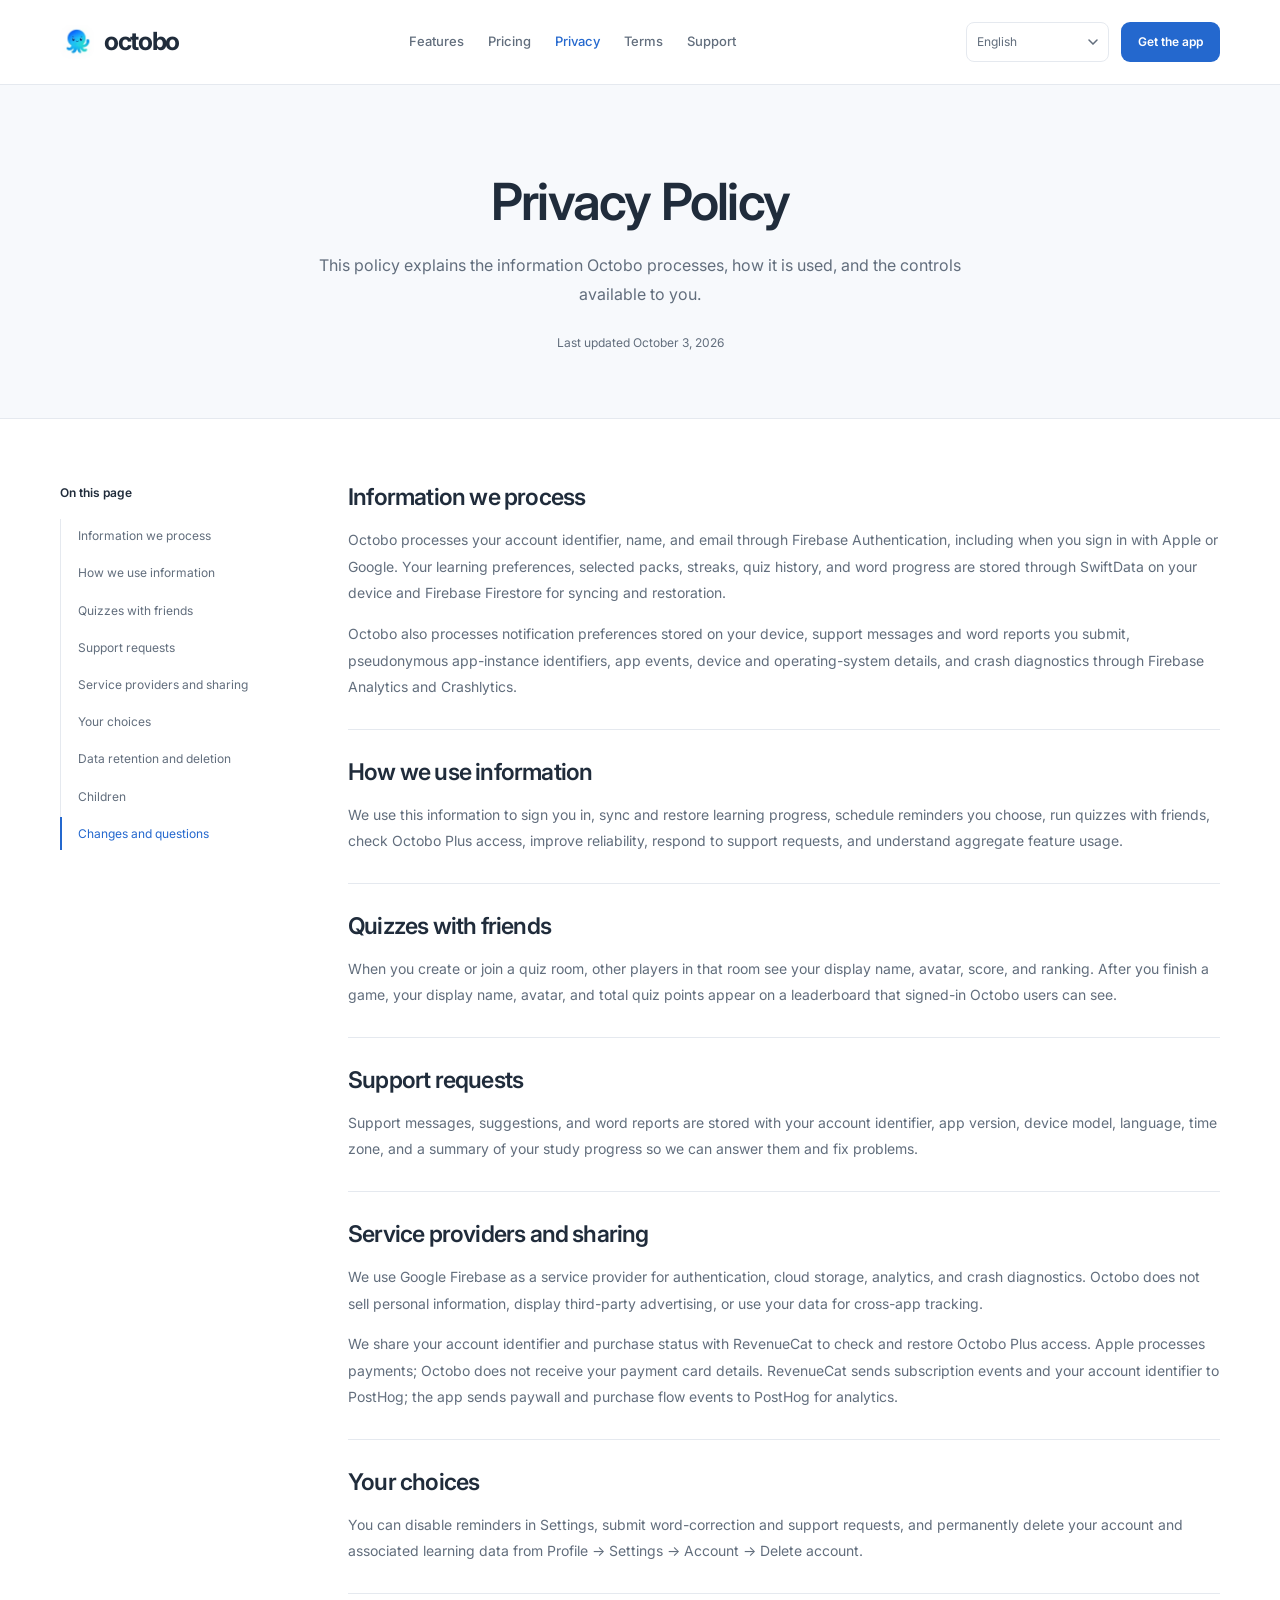
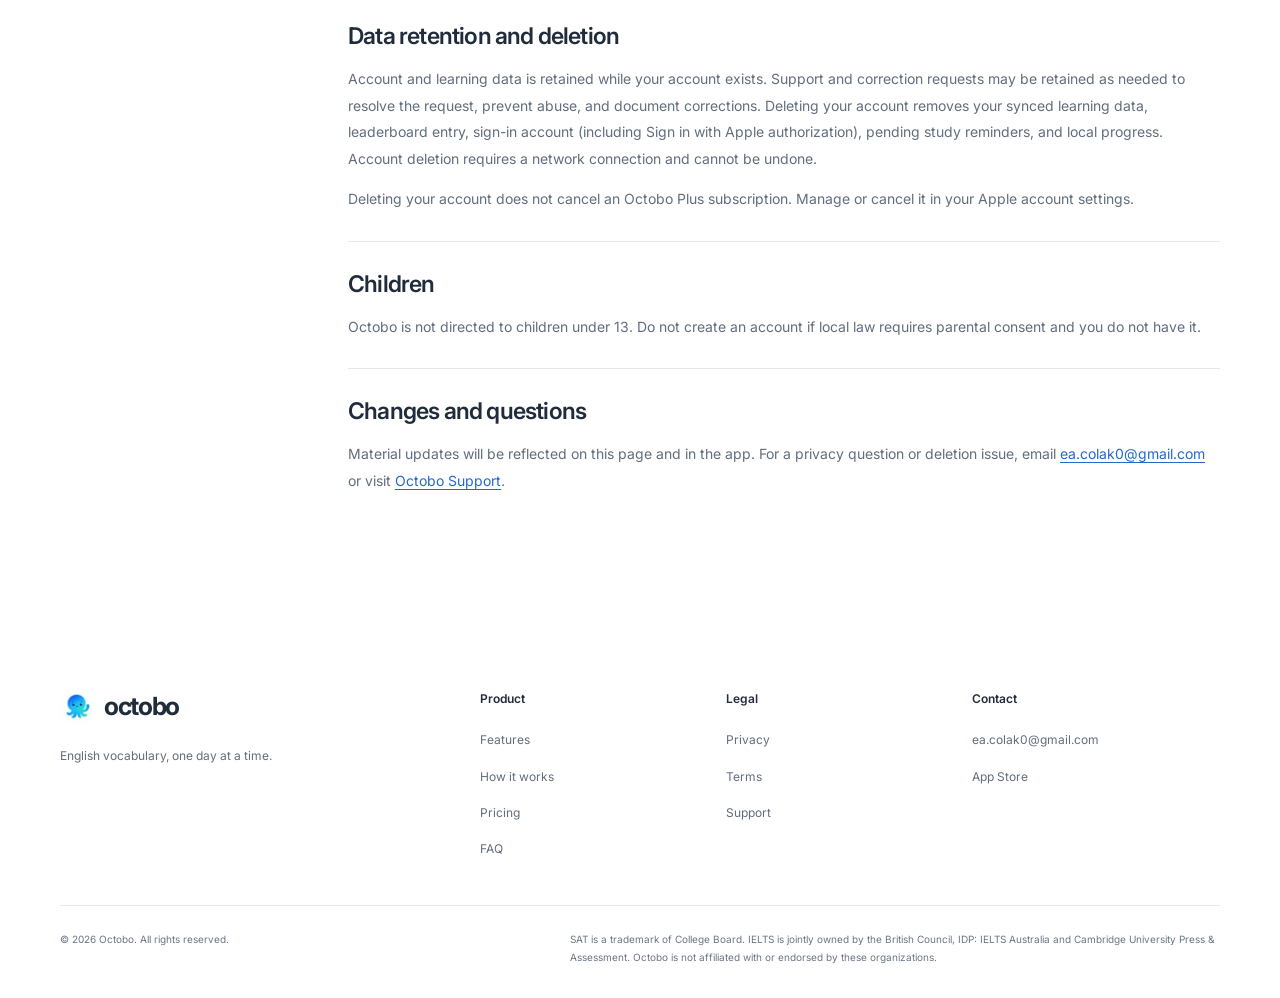
==== commit 969de34d: "Ease the hero in on load and blur-up photos while they load The welcome now animates in from the fir" ====
--- a/privacy/index.html
+++ b/privacy/index.html
@@ -18,7 +18,7 @@
 
   <header class="nav">
     <div class="nav-inner">
-      <a class="brand" href="../index.html"><img src="../assets/img/icon.png" alt="" width="36" height="36">octobo</a>
+      <a class="brand" href="../index.html"><img src="../assets/img/icon-72.webp" alt="" width="36" height="36">octobo</a>
       <nav class="nav-links" aria-label="Main">
         <a href="../index.html#features" data-i18n="nav.features">Features</a>
         <a href="../index.html#pricing" data-i18n="nav.pricing">Pricing</a>
@@ -86,7 +86,7 @@
     <div class="shell">
       <div class="foot-grid">
         <div>
-          <a class="brand" href="../index.html"><img src="../assets/img/icon.png" alt="" width="36" height="36">octobo</a>
+          <a class="brand" href="../index.html"><img src="../assets/img/icon-72.webp" alt="" width="36" height="36">octobo</a>
           <p data-i18n="foot.tagline">English vocabulary, one day at a time.</p>
         </div>
         <div>
--- a/assets/styles.css
+++ b/assets/styles.css
@@ -101,7 +101,7 @@
 .bubbles i { position: absolute; bottom: -60px; border-radius: 50%; background: radial-gradient(circle at 30% 30%, rgb(255 255 255 / 70%), rgb(255 255 255 / 10%) 45%, rgb(255 255 255 / 3%) 70%); box-shadow: inset 0 0 0 1px rgb(255 255 255 / 35%); animation: rise linear infinite; }
 @keyframes rise { 0% { transform: translate(0, 0); opacity: 0; } 10% { opacity: .7; } 50% { transform: translate(18px, -50vh); } 100% { transform: translate(-12px, -110vh); opacity: 0; } }
 .hero { min-height: max(820px, calc(100svh - 24px)); display: flex; flex-direction: column; align-items: center; padding: 130px 24px 0; text-align: center; }
-.hero-copy { display: flex; flex-direction: column; align-items: center; position: relative; z-index: 2; }
+.hero-copy { display: flex; flex-direction: column; align-items: center; position: relative; z-index: 2; margin-bottom: 56px; }
 .hero h1 { max-width: 1080px; font-family: "Nunito", var(--font); font-size: clamp(56px, 7.3vw, 104px); font-weight: 800; letter-spacing: -.045em; line-height: 1; }
 .hero h1 .soft { color: rgb(255 255 255 / 75%); }
 .hero .lede { max-width: 630px; margin-top: 24px; color: rgb(255 255 255 / 92%); font-size: clamp(16px, 1.4vw, 19px); line-height: 1.65; }
@@ -110,25 +110,16 @@
 .hero-actions .store-btn:hover { background: #222; }
 .hero-actions .btn-glass { min-height: 56px; padding-inline: 24px; background: rgb(255 255 255 / 12%); border-color: rgb(255 255 255 / 35%); color: #fff; border-radius: 10px; }
 .hero-actions .btn-glass:hover { background: rgb(255 255 255 / 22%); }
-.hero-stage { position: relative; width: min(980px, 100%); height: 340px; min-height: 340px; margin-top: auto; }
+.hero-stage { position: relative; width: min(980px, 100%); height: 540px; min-height: 540px; margin-top: auto; }
 .hero-mascot { position: absolute; left: 50%; bottom: -60px; width: 420px; max-width: 78vw; transform: translateX(-50%); filter: drop-shadow(0 30px 40px rgb(5 50 120 / 20%)); animation: bob 6s ease-in-out infinite; }
 @keyframes bob { 0%, 100% { translate: 0 0; } 50% { translate: 0 -14px; } }
-.float { position: absolute; z-index: 1; animation: floaty 7s ease-in-out infinite; }
-@keyframes floaty { 0%, 100% { translate: 0 0; } 50% { translate: 0 -10px; } }
-.chip { display: inline-flex; align-items: center; gap: 8px; padding: 10px 16px 10px 10px; border-radius: 999px; background: #fff; color: var(--navy); font-size: 13px; font-weight: 600; white-space: nowrap; box-shadow: 0 16px 34px -14px rgb(5 40 100 / 24%); }
-.chip .ic { display: grid; place-items: center; width: 30px; height: 30px; border-radius: 50%; }
-.chip .ic svg { width: 17px; height: 17px; }
-.word-card { width: 192px; padding: 18px 18px 20px; border-radius: 22px; background: #fff; color: var(--navy); text-align: center; box-shadow: 0 24px 50px -20px rgb(5 40 100 / 30%); rotate: -6deg; }
-.word-card .tag { display: inline-block; padding: 3px 10px; border-radius: 8px; background: #e1f7f5; color: #00897e; font-size: 11px; font-weight: 600; }
-.word-card .icon { display: grid; place-items: center; width: 60px; height: 60px; margin: 14px auto 8px; border-radius: 18px; background: #e6f6fe; color: #168cf5; }
-.word-card .icon svg { width: 30px; height: 30px; }
-.word-card strong { display: block; font-size: 30px; font-weight: 700; letter-spacing: -.03em; line-height: 1.2; }
-.word-card .ipa { display: block; margin-top: 4px; color: #5b6b86; font-size: 12px; }
-.word-card .def { display: inline-block; margin-top: 10px; color: #5b6b86; font-size: 12px; }
-.f1 { left: 5%; top: 28px; }
-.f2 { right: 5%; top: 32px; animation-delay: -2s; }
-.f3 { right: 10%; top: 188px; animation-delay: -4s; }
-.f4 { left: 19%; top: 265px; animation-delay: -1s; }
+/* Photo cards on a slowly spinning 3D ring, seen from slightly below so the ends curve down. */
+.photo-arc { --w: 186px; --r: 860px; --step: 15deg; position: absolute; top: 0; left: 50%; width: var(--w); height: calc(var(--w) * 1.25); margin-left: calc(var(--w) / -2); perspective: 1100px; perspective-origin: 50% 170%; pointer-events: none; }
+.photo-ring { position: absolute; inset: 0; transform-style: preserve-3d; transform: translateZ(calc(var(--r) * -1)); animation: spin 120s linear infinite; }
+@keyframes spin { from { transform: translateZ(calc(var(--r) * -1)) rotateY(0deg); } to { transform: translateZ(calc(var(--r) * -1)) rotateY(-360deg); } }
+.photo-card { position: absolute; inset: 0; margin: 0; overflow: hidden; border: 3px solid #fff; border-radius: 16px; background: #cfe6fb; box-shadow: 0 22px 40px -18px rgb(5 40 100 / 45%); backface-visibility: hidden; transform: rotateY(calc(var(--i) * var(--step))) translateZ(var(--r)); }
+.photo-card img { display: block; width: 100%; height: 100%; object-fit: cover; }
+.photo-card figcaption { position: absolute; left: 10px; bottom: 10px; padding: 4px 10px; border-radius: 999px; background: rgb(255 255 255 / 92%); color: var(--navy); font-size: 12px; font-weight: 700; letter-spacing: -.01em; }
 
 /* Gentle topic ticker, with pause and reduced-motion support. */
 .strip { padding-block: 28px 38px; border-block: 1px solid var(--line); background: #fbfcfd; }
@@ -198,7 +189,7 @@
 .wide-card .tag::before { content: ""; width: 6px; height: 6px; border-radius: 50%; background: #4b9a7e; }
 .wide-card h3 { margin-top: 0; font-size: 25px; }
 .wide-card p { margin-top: 14px; color: var(--muted); font-size: 13px; line-height: 1.8; }
-.phone { overflow: hidden; border: 1px solid #d9e1ec; border-radius: 24px; box-shadow: var(--shadow); }
+.phone { position: relative; overflow: hidden; border: 1px solid #d9e1ec; border-radius: 24px; box-shadow: var(--shadow); }
 .phone img { display: block; width: 100%; aspect-ratio: 1290 / 1960; object-fit: cover; object-position: center bottom; }
 .wide-card .phone { align-self: end; margin: 0 20px -38px 0; border-radius: 16px; }
 .trust-card { display: flex; flex-direction: column; padding: 32px; border: 1px solid var(--line); border-radius: var(--radius-lg); }
@@ -210,21 +201,16 @@
 .checks li { display: flex; align-items: center; gap: 9px; color: var(--muted); font-size: 12px; }
 .checks li::before, .price li::before { content: ""; flex: none; width: 16px; height: 16px; background: url("data:image/svg+xml,%3Csvg xmlns='http://www.w3.org/2000/svg' viewBox='0 0 24 24'%3E%3Cpath d='m5 12 4 4L19 6' fill='none' stroke='%2325816b' stroke-width='2' stroke-linecap='round' stroke-linejoin='round'/%3E%3C/svg%3E") center / 16px no-repeat; }
 
-/* Four deliberate walkthrough steps, with one screen visible at a time. */
+/* Four steps side by side, each screen paired with its explanation. */
 .how { background: #f7f9fb; border-block: 1px solid var(--line); }
-.how-grid { display: grid; grid-template-columns: 1.05fr 1fr; gap: 90px; align-items: center; }
-.steps { display: grid; gap: 4px; margin: 30px 0 0; padding: 0; list-style: none; }
-.step { width: 100%; display: flex; align-items: flex-start; gap: 16px; padding: 17px 16px; border-radius: 10px; border: 1px solid transparent; background: transparent; color: var(--ink); text-align: left; }
-.step:hover { background: #eef2f7; }
-.step.active { background: #fff; border-color: var(--line); box-shadow: var(--shadow-sm); }
-.step-number { display: grid; place-items: center; flex: none; width: 30px; height: 30px; margin-top: 2px; border: 1px solid #dbe2eb; border-radius: 8px; color: #788492; font-size: 10px; font-weight: 600; }
-.active .step-number { color: var(--sky); border-color: #d8e5f6; background: var(--sky-soft); }
-.step-copy { display: block; }
-.step-title { display: block; font-size: 14px; font-weight: 600; }
-.step-description { display: block; margin-top: 5px; color: var(--muted); font-size: 12px; line-height: 1.7; }
-.shots { display: grid; gap: 24px; min-width: 0; }
-.shot { display: flex; align-items: flex-end; justify-content: center; min-height: 530px; margin: 0; padding: 40px 46px 0; overflow: hidden; border: 1px solid #e2e9f1; border-radius: var(--radius-xl); background: var(--tint, var(--sky-soft)); }
-.shot .phone { width: 100%; max-width: 292px; margin-bottom: -20px; }
+.journey { display: grid; grid-template-columns: repeat(4, 1fr); gap: 18px; margin-block: 0; padding: 0; list-style: none; counter-reset: none; }
+.journey-step { display: flex; flex-direction: column; min-width: 0; overflow: hidden; border: 1px solid var(--line); border-radius: var(--radius-lg); background: #fff; }
+.journey-shot { display: flex; justify-content: center; height: 300px; padding: 26px 26px 0; overflow: hidden; background: var(--tint, var(--sky-soft)); }
+.journey-shot .phone { width: 100%; max-width: 190px; align-self: flex-start; border-radius: 20px; }
+.journey-copy { padding: 22px 22px 26px; border-top: 1px solid var(--line); }
+.journey-copy .step-number { display: inline-grid; place-items: center; width: 30px; height: 30px; border-radius: 8px; color: var(--tone, var(--sky)); background: var(--tint, var(--sky-soft)); font-size: 11px; font-weight: 600; }
+.journey-copy h3 { margin-top: 14px; font-size: 16px; font-weight: 600; letter-spacing: -.02em; line-height: 1.35; }
+.journey-copy p { margin-top: 8px; color: var(--muted); font-size: 12px; line-height: 1.7; }
 
 /* Word packs */
 .packs-grid { display: grid; grid-template-columns: repeat(4, 1fr); gap: 16px; }
@@ -268,8 +254,11 @@
 .faq-item { border-bottom: 1px solid var(--line); }
 .faq-item summary { display: flex; align-items: center; justify-content: space-between; gap: 24px; padding: 21px 0; font-size: 14px; font-weight: 500; cursor: pointer; list-style: none; }
 .faq-item summary::-webkit-details-marker { display: none; }
-.faq-item summary::after { content: "+"; flex: none; color: #7b8795; font-size: 23px; font-weight: 400; line-height: 1; }
-.faq-item[open] summary::after { content: "−"; }
+.faq-item.is-animating { overflow: hidden; }
+.faq-item summary::after { content: "+"; flex: none; color: #7b8795; font-size: 23px; font-weight: 400; line-height: 1; transition: transform .52s cubic-bezier(.4, 0, .2, 1); }
+.faq-item[open]:not(.is-closing) summary::after { transform: rotate(45deg); }
+.faq-item p { transition: opacity .52s ease; }
+.faq-item.is-closing p { opacity: 0; }
 .faq-item p { padding: 0 28px 24px 0; color: var(--muted); font-size: 13px; line-height: 1.8; }
 
 /* Closing invitation and a quiet, light footer. */
@@ -332,7 +321,7 @@
   .nav-links a { font-size: 12px; }
   .nav-end { gap: 8px; }
   .nav .btn { padding-inline: 12px; }
-  .how-grid, .faq-grid { gap: 52px; }
+  .faq-grid { gap: 52px; }
   .wide-card { grid-template-columns: 1fr .65fr; gap: 18px; }
   .foot-grid { gap: 28px; }
 }
@@ -345,8 +334,7 @@
   .wide-card .copy { padding: 0; }
   .wide-card .phone { display: none; }
   .trust-card { padding: 28px; }
-  .how-grid { gap: 36px; }
-  .shot { min-height: 470px; padding-inline: 28px; }
+  .journey { grid-template-columns: repeat(2, 1fr); gap: 14px; }
   .packs-grid { grid-template-columns: repeat(2, 1fr); }
   .pack-card { min-height: 190px; }
   .price { padding: 28px; }
@@ -380,11 +368,10 @@
   .cards-2 { grid-template-columns: 1fr; gap: 14px; }
   .wide-card { padding: 28px; }
   .wide-card h3 { max-width: 460px; }
-  .how-grid { grid-template-columns: 1fr; gap: 28px; }
-  .steps { margin-top: 24px; }
-  .step { padding: 15px 12px; }
-  .shot { min-height: 0; padding: 30px 36px 0; }
-  .shot .phone { max-width: 260px; }
+  .journey { display: flex; gap: 12px; width: 100%; margin: 0; padding: 0 20px 6px; overflow-x: auto; scroll-snap-type: x mandatory; scroll-padding-inline: 20px; scrollbar-width: none; overscroll-behavior-x: contain; }
+  .journey::-webkit-scrollbar { display: none; }
+  .journey-step { flex: 0 0 78%; scroll-snap-align: start; }
+  .journey-shot { height: 280px; }
   .packs-grid { gap: 12px; }
   .packs-grid .pack-extra, .packs-desktop-copy { display: none; }
   .packs-mobile-copy { display: inline; }
@@ -441,21 +428,12 @@
   .hero-actions .btn-glass { padding-inline: 12px; font-size: 12px; min-height: 52px; }
   .hero-actions .store-btn { min-height: 52px; padding-inline: 16px; }
   .hero-actions .store-btn strong { font-size: 17px; }
-  .hero-stage { height: 300px; min-height: 300px; margin-top: auto; }
+  .hero-copy { margin-bottom: 36px; }
+  .hero-stage { height: 420px; min-height: 420px; margin-top: auto; }
   .hero-mascot { left: 56%; width: 320px; max-width: 88vw; bottom: -40px; }
-  .word-card { width: 116px; padding: 12px; border-radius: 17px; }
-  .word-card .tag { font-size: 9px; padding: 2px 8px; }
-  .word-card .icon { width: 42px; height: 42px; margin-top: 10px; border-radius: 12px; }
-  .word-card .icon svg { width: 23px; height: 23px; }
-  .word-card strong { font-size: 22px; }
-  .word-card .ipa, .word-card .def { font-size: 9px; }
-  .chip { gap: 6px; padding: 7px 10px 7px 7px; font-size: 10px; }
-  .chip .ic { width: 24px; height: 24px; }
-  .chip .ic svg { width: 14px; height: 14px; }
-  .f1 { left: -3px; top: 0; }
-  .f2 { right: 0; top: 0; }
-  .f3 { right: 0; top: 235px; }
-  .f4 { display: none; }
+  .photo-arc { --w: 118px; --r: 560px; perspective: 800px; }
+  .photo-card { border-width: 2px; border-radius: 12px; }
+  .photo-card figcaption { left: 6px; bottom: 6px; padding: 3px 7px; font-size: 9px; }
   .feature-intro { align-items: center !important; text-align: center !important; }
   .feature-intro .sub { font-size: 14px; margin-inline: auto !important; }
   .habit-card { min-height: 120px; margin-bottom: 42px; padding: 22px; }
@@ -491,6 +469,24 @@
 .motion-ready .reveal { transition: opacity .75s ease, transform .85s cubic-bezier(.2,.75,.2,1); transition-delay: var(--reveal-delay, 0ms); }
 .motion-ready .story-art.reveal:not(.is-visible) { transform: translateY(40px) scale(.96); }
 .motion-ready .reveal:focus-within { opacity: 1; transform: none; }
+/* The welcome eases in from the first paint instead of appearing all at once. */
+.home .nav { animation: intro-down .8s cubic-bezier(.2,.75,.2,1) both; }
+.bubbles { animation: intro-fade 1.6s .3s ease both; }
+.hero h1 { animation: intro-up .9s .1s cubic-bezier(.2,.75,.2,1) both; }
+.hero .lede { animation: intro-up .9s .25s cubic-bezier(.2,.75,.2,1) both; }
+.hero-actions { animation: intro-up .9s .4s cubic-bezier(.2,.75,.2,1) both; }
+.photo-arc { animation: intro-up 1.3s .5s cubic-bezier(.2,.75,.2,1) both; }
+.hero-mascot { animation: intro-pop 1s .75s cubic-bezier(.2,.9,.25,1.15) both, bob 6s 1.75s ease-in-out infinite; }
+@keyframes intro-fade { from { opacity: 0; } }
+@keyframes intro-up { from { opacity: 0; transform: translateY(28px); } }
+@keyframes intro-down { from { opacity: 0; transform: translateY(-16px); } }
+@keyframes intro-pop { from { opacity: 0; scale: .85; } }
+/* Photos show a tiny blurred preview until the full image has loaded. */
+.lqip { isolation: isolate; background: var(--lqip) center / cover no-repeat; }
+.lqip::before { content: ""; position: absolute; inset: 0; z-index: -1; background: inherit; filter: blur(10px); transform: scale(1.15); transition: visibility 0s .8s; }
+.lqip > img { transition: opacity .7s ease; }
+html:not(.no-js) .lqip:not(.is-loaded) > img { opacity: 0; }
+.lqip.is-loaded::before { visibility: hidden; }
 .hero-frame.offscreen, .hero-frame.offscreen *, .hero-frame.offscreen::after { animation-play-state: paused; }
 :lang(ja) h1, :lang(ja) .h2, :lang(ko) h1, :lang(ko) .h2 { letter-spacing: -.02em; line-height: 1.3; }
 :lang(ja) { line-break: strict; }
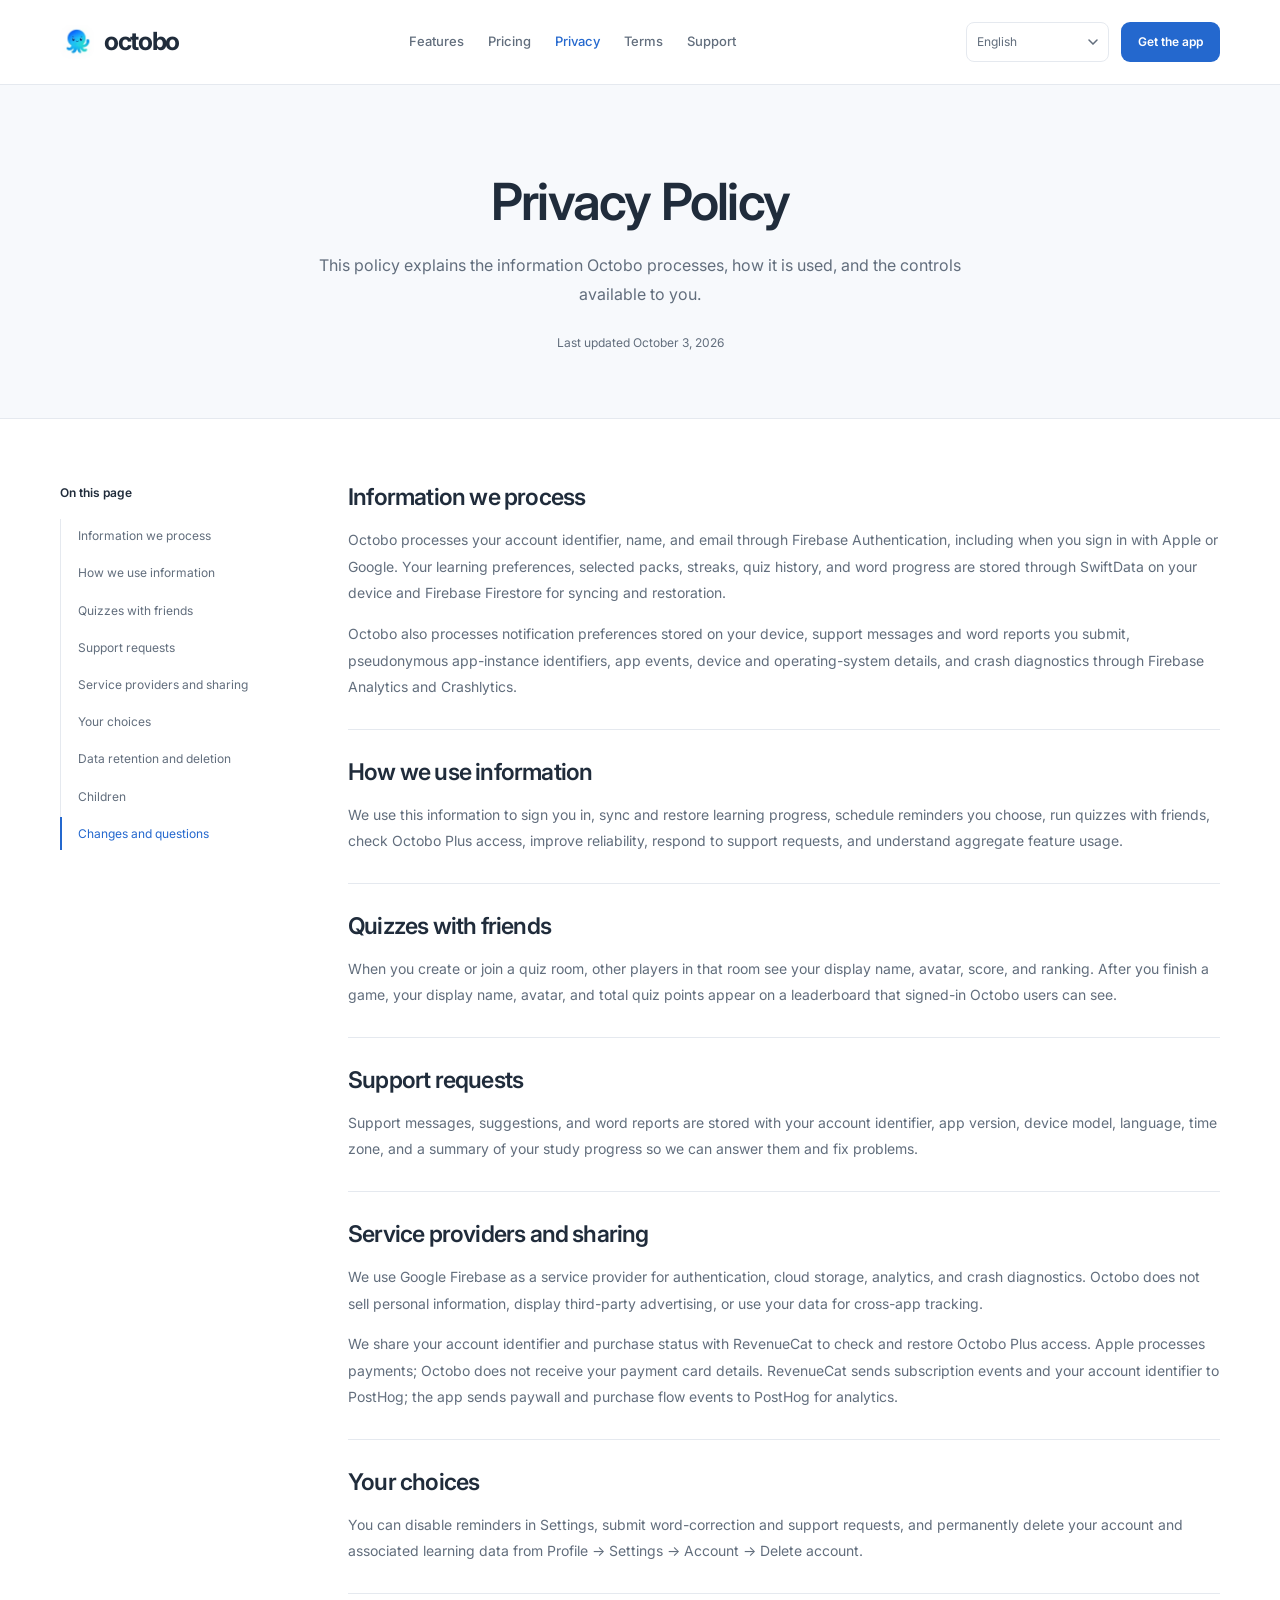
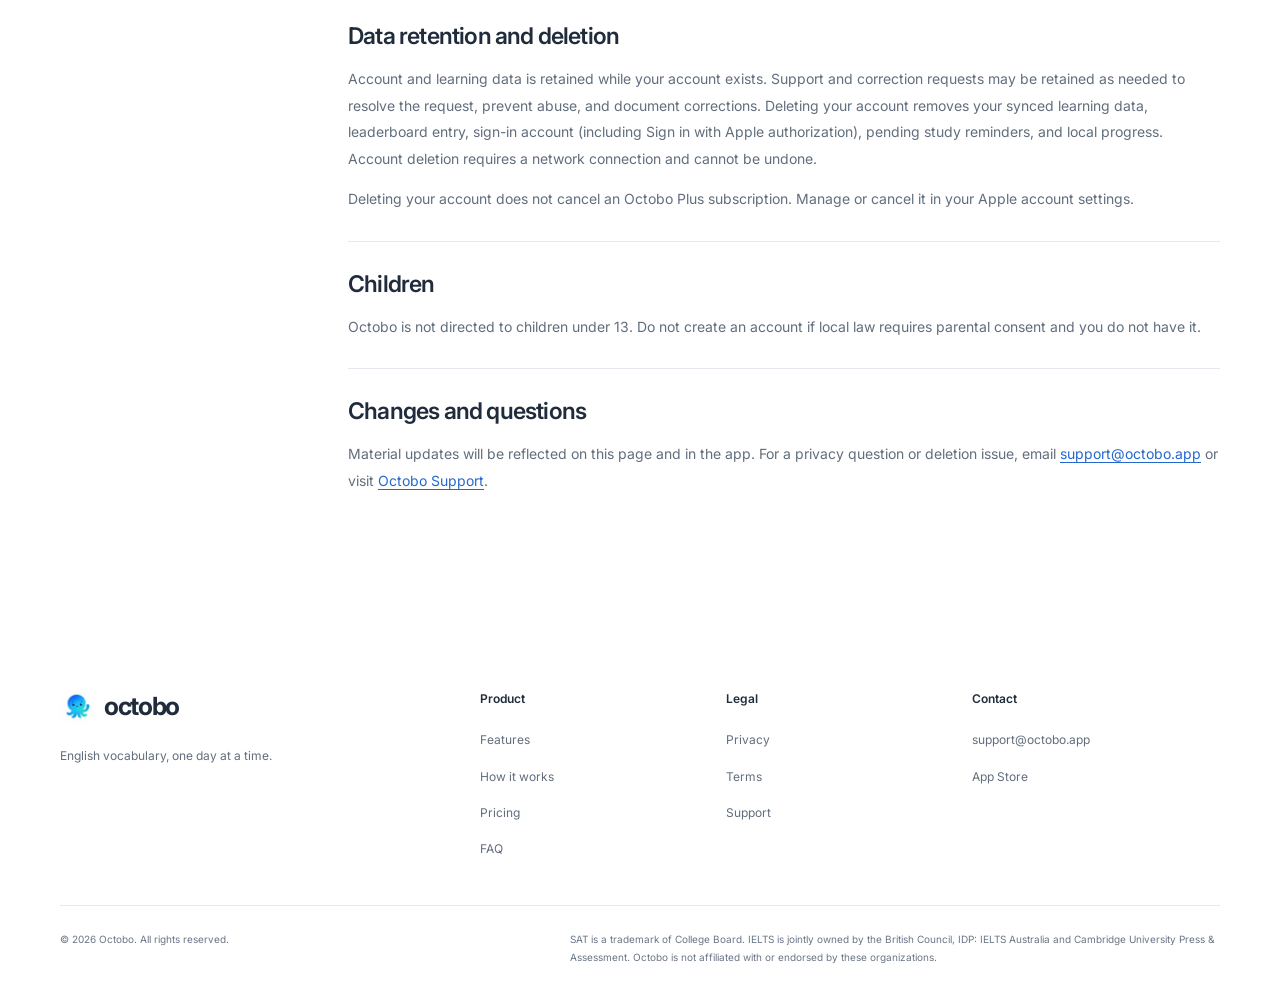
==== commit 9746bf82: "Use support@octobo.app as the support email Co-Authored-By: Claude Opus 5.5 <noreply@anthropic.com>" ====
--- a/privacy/index.html
+++ b/privacy/index.html
@@ -77,7 +77,7 @@
         <section id="s6"><h2 data-i18n="p.s6.h">Your choices</h2><p data-i18n="p.s6.p">You can disable reminders in Settings, submit word-correction and support requests, and permanently delete your account and associated learning data from Profile → Settings → Account → Delete account.</p></section>
         <section id="s7"><h2 data-i18n="p.s7.h">Data retention and deletion</h2><p data-i18n="p.s7.p1">Account and learning data is retained while your account exists. Support and correction requests may be retained as needed to resolve the request, prevent abuse, and document corrections. Deleting your account removes your synced learning data, leaderboard entry, sign-in account (including Sign in with Apple authorization), pending study reminders, and local progress. Account deletion requires a network connection and cannot be undone.</p><p data-i18n="p.s7.p2">Deleting your account does not cancel an Octobo Plus subscription. Manage or cancel it in your Apple account settings.</p></section>
         <section id="s8"><h2 data-i18n="p.s8.h">Children</h2><p data-i18n="p.s8.p">Octobo is not directed to children under 13. Do not create an account if local law requires parental consent and you do not have it.</p></section>
-        <section id="s9"><h2 data-i18n="p.s9.h">Changes and questions</h2><p data-i18n="p.s9.p">Material updates will be reflected on this page and in the app. For a privacy question or deletion issue, email <a href="mailto:ea.colak0@gmail.com">ea.colak0@gmail.com</a> or visit <a href="../support/index.html">Octobo Support</a>.</p></section>
+        <section id="s9"><h2 data-i18n="p.s9.h">Changes and questions</h2><p data-i18n="p.s9.p">Material updates will be reflected on this page and in the app. For a privacy question or deletion issue, email <a href="mailto:support@octobo.app">support@octobo.app</a> or visit <a href="../support/index.html">Octobo Support</a>.</p></section>
       </article>
     </div>
   </main>
@@ -109,7 +109,7 @@
         <div>
           <h4 data-i18n="foot.contact">Contact</h4>
           <ul>
-            <li><a href="mailto:ea.colak0@gmail.com">ea.colak0@gmail.com</a></li>
+            <li><a href="mailto:support@octobo.app">support@octobo.app</a></li>
             <li><a href="https://apps.apple.com/app/id6791548412">App Store</a></li>
           </ul>
         </div>
--- a/assets/styles.css
+++ b/assets/styles.css
@@ -119,19 +119,10 @@
 @keyframes spin { from { transform: translateZ(calc(var(--r) * -1)) rotateY(0deg); } to { transform: translateZ(calc(var(--r) * -1)) rotateY(-360deg); } }
 .photo-card { position: absolute; inset: 0; margin: 0; overflow: hidden; border: 3px solid #fff; border-radius: 16px; background: #cfe6fb; box-shadow: 0 22px 40px -18px rgb(5 40 100 / 45%); backface-visibility: hidden; transform: rotateY(calc(var(--i) * var(--step))) translateZ(var(--r)); }
 .photo-card img { display: block; width: 100%; height: 100%; object-fit: cover; }
+.photo-card figcaption::first-letter { text-transform: uppercase; }
 .photo-card figcaption { position: absolute; left: 10px; bottom: 10px; padding: 4px 10px; border-radius: 999px; background: rgb(255 255 255 / 92%); color: var(--navy); font-size: 12px; font-weight: 700; letter-spacing: -.01em; }
 
-/* Gentle topic ticker, with pause and reduced-motion support. */
-.strip { padding-block: 28px 38px; border-block: 1px solid var(--line); background: #fbfcfd; }
-.strip-head { display: flex; align-items: center; justify-content: space-between; gap: 24px; margin-bottom: 20px; }
-.strip h2 { color: var(--muted); font-size: 13px; font-weight: 500; letter-spacing: 0; line-height: 1.6; text-wrap: pretty; }
-.marquee { overflow: hidden; }
-.marquee-track { display: flex; width: max-content; animation: marquee 70s linear infinite; }
-.marquee-group { display: flex; gap: 12px; flex-shrink: 0; padding-right: 12px; }
-@keyframes marquee { to { transform: translateX(-50%); } }
-.marquee:hover .marquee-track, .marquee:focus-within .marquee-track, .strip.paused .marquee-track { animation-play-state: paused; }
-.pack-pill { display: inline-flex; align-items: center; gap: 11px; min-height: 58px; padding: 10px 18px 10px 10px; border-radius: 12px; background: #fff; border: 1px solid var(--line); color: var(--ink); font-size: 12px; font-weight: 500; white-space: nowrap; text-decoration: none; transition: border-color .2s; }
-.pack-pill:hover { border-color: var(--tone, var(--sky)); }
+/* Pack icon tiles and tone colours. */
 .pack-icon { display: inline-grid; place-items: center; flex: none; width: 40px; height: 40px; border-radius: 10px; background: var(--tint, var(--sky-soft)); color: var(--tone, var(--sky)); }
 .pack-icon svg { width: 21px; height: 21px; }
 .tone-blue { --tone: #346fae; --tint: #edf4fc; }
@@ -139,10 +130,6 @@
 .tone-slate { --tone: #5d748b; --tint: #f0f4f7; }
 .tone-violet { --tone: #7b69a3; --tint: #f4f1f9; }
 .tone-sand { --tone: #a07945; --tint: #faf5ed; }
-.marquee-toggle { display: grid; place-items: center; flex: none; width: 32px; height: 32px; padding: 6px; color: var(--muted); border: 1px solid var(--line); border-radius: 8px; background: #fff; }
-.marquee-toggle svg { width: 16px; height: 16px; }
-.marquee-toggle .play-icon, .paused .marquee-toggle .pause-icon { display: none; }
-.paused .marquee-toggle .play-icon { display: block; }
 
 /* Shared section rhythm */
 section { position: relative; }
@@ -208,8 +195,7 @@
 .journey-shot { display: flex; justify-content: center; height: 300px; padding: 26px 26px 0; overflow: hidden; background: var(--tint, var(--sky-soft)); }
 .journey-shot .phone { width: 100%; max-width: 190px; align-self: flex-start; border-radius: 20px; }
 .journey-copy { padding: 22px 22px 26px; border-top: 1px solid var(--line); }
-.journey-copy .step-number { display: inline-grid; place-items: center; width: 30px; height: 30px; border-radius: 8px; color: var(--tone, var(--sky)); background: var(--tint, var(--sky-soft)); font-size: 11px; font-weight: 600; }
-.journey-copy h3 { margin-top: 14px; font-size: 16px; font-weight: 600; letter-spacing: -.02em; line-height: 1.35; }
+.journey-copy h3 { font-size: 16px; font-weight: 600; letter-spacing: -.02em; line-height: 1.35; }
 .journey-copy p { margin-top: 8px; color: var(--muted); font-size: 12px; line-height: 1.7; }
 
 /* Word packs */
@@ -353,12 +339,6 @@
   .brand img { width: 32px; height: 32px; }
   .nav-end > label, .nav-end .nav-cta { display: none; }
   .mobile-menu { padding-inline: 20px; }
-  .strip { padding-block: 22px 28px; }
-  .strip-head { gap: 16px; margin-bottom: 16px; }
-  .strip h2 { font-size: 12px; }
-  .pack-pill { padding-right: 14px; font-size: 11px; min-height: 52px; }
-  .pack-pill .pack-icon { width: 32px; height: 32px; border-radius: 8px; }
-  .pack-pill .pack-icon svg { width: 18px; height: 18px; }
   .section { padding-block: 60px; }
   .section-head { flex-direction: column; align-items: flex-start; gap: 24px; margin-bottom: 28px; }
   .section-head.center { align-items: flex-start; text-align: left; }
@@ -494,6 +474,4 @@
 @media (prefers-reduced-motion: reduce) {
   *, *::before, *::after { animation: none !important; transition: none !important; scroll-behavior: auto !important; }
   .reveal { opacity: 1 !important; transform: none !important; }
-  .marquee { overflow-x: auto; }
-  .marquee-group[aria-hidden="true"], .marquee-toggle { display: none !important; }
-}
+}
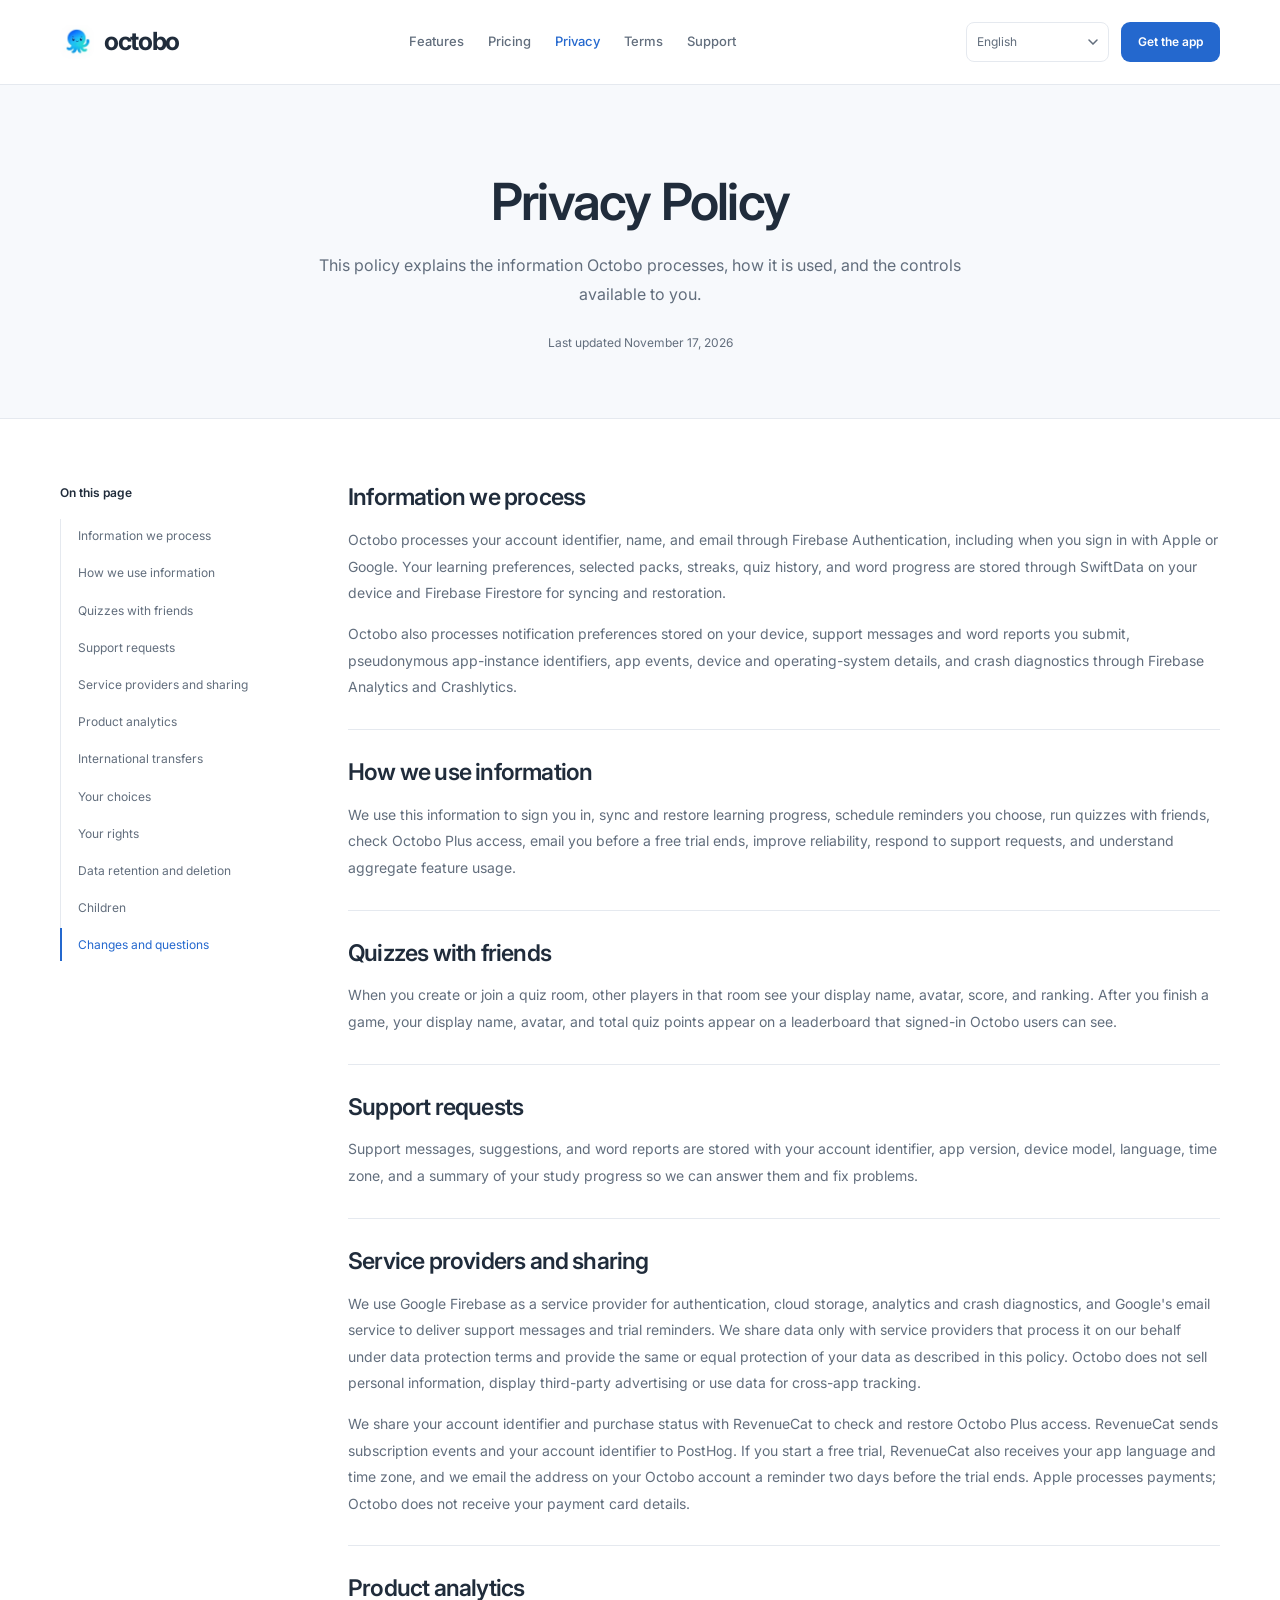
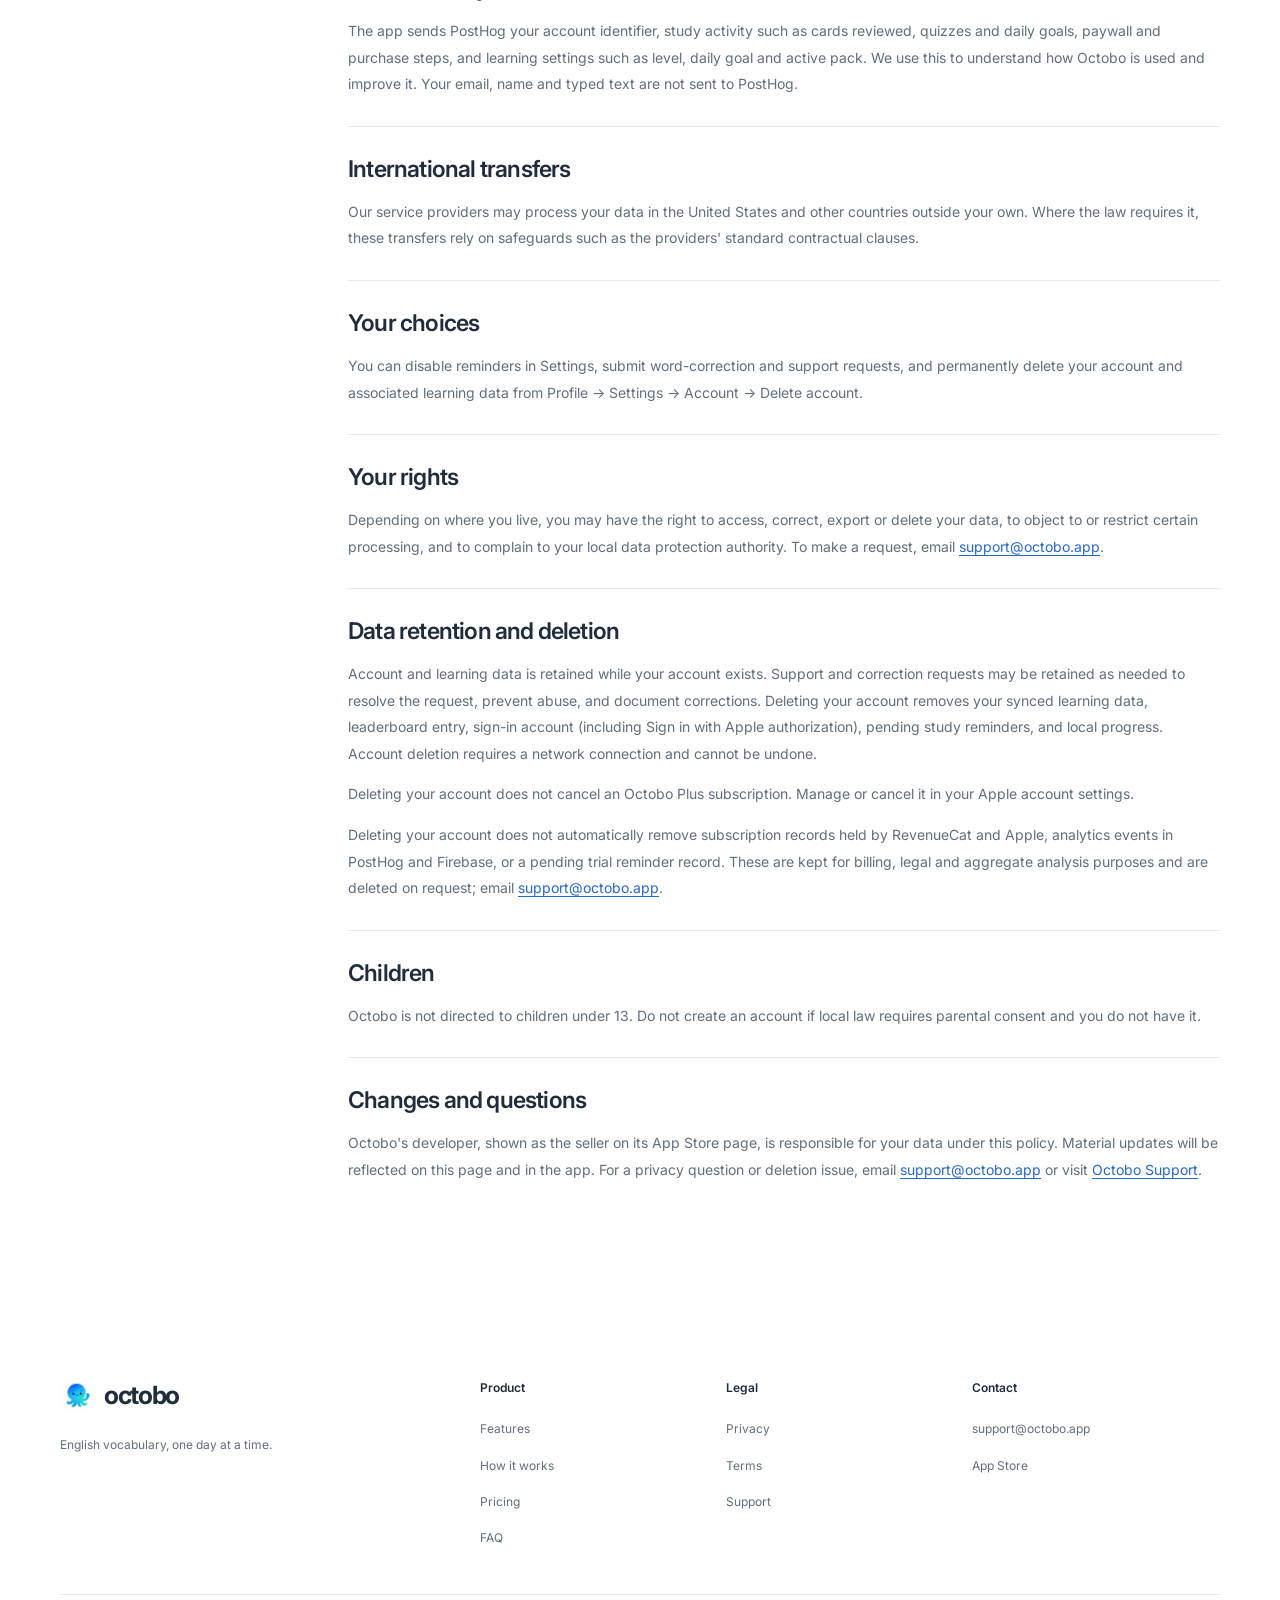
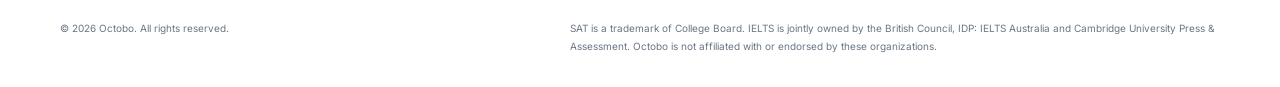
==== commit b38ff212: "Update the privacy policy to match the app Add product analytics, international transfers, privacy r" ====
--- a/privacy/index.html
+++ b/privacy/index.html
@@ -49,7 +49,7 @@
       <section class="page-hero">
         <h1 class="" data-i18n="privacy.h1">Privacy Policy</h1>
         <p class="lede" data-i18n="privacy.lede">This policy explains the information Octobo processes, how it is used, and the controls available to you.</p>
-        <span class="updated" data-i18n="privacy.updated">Last updated October 3, 2026</span>
+        <span class="updated" data-i18n="privacy.updated">Last updated November 17, 2026</span>
       </section>
     </div>
 
@@ -62,7 +62,10 @@
           <li><a href="#s3" data-i18n="p.s3.h">Quizzes with friends</a></li>
           <li><a href="#s4" data-i18n="p.s4.h">Support requests</a></li>
           <li><a href="#s5" data-i18n="p.s5.h">Service providers and sharing</a></li>
+          <li><a href="#sa" data-i18n="p.sa.h">Product analytics</a></li>
+          <li><a href="#sx" data-i18n="p.sx.h">International transfers</a></li>
           <li><a href="#s6" data-i18n="p.s6.h">Your choices</a></li>
+          <li><a href="#sr" data-i18n="p.sr.h">Your rights</a></li>
           <li><a href="#s7" data-i18n="p.s7.h">Data retention and deletion</a></li>
           <li><a href="#s8" data-i18n="p.s8.h">Children</a></li>
           <li><a href="#s9" data-i18n="p.s9.h">Changes and questions</a></li>
@@ -70,14 +73,17 @@
       </aside>
       <article class="doc">
         <section id="s1"><h2 data-i18n="p.s1.h">Information we process</h2><p data-i18n="p.s1.p1">Octobo processes your account identifier, name, and email through Firebase Authentication, including when you sign in with Apple or Google. Your learning preferences, selected packs, streaks, quiz history, and word progress are stored through SwiftData on your device and Firebase Firestore for syncing and restoration.</p><p data-i18n="p.s1.p2">Octobo also processes notification preferences stored on your device, support messages and word reports you submit, pseudonymous app-instance identifiers, app events, device and operating-system details, and crash diagnostics through Firebase Analytics and Crashlytics.</p></section>
-        <section id="s2"><h2 data-i18n="p.s2.h">How we use information</h2><p data-i18n="p.s2.p">We use this information to sign you in, sync and restore learning progress, schedule reminders you choose, run quizzes with friends, check Octobo Plus access, improve reliability, respond to support requests, and understand aggregate feature usage.</p></section>
+        <section id="s2"><h2 data-i18n="p.s2.h">How we use information</h2><p data-i18n="p.s2.p">We use this information to sign you in, sync and restore learning progress, schedule reminders you choose, run quizzes with friends, check Octobo Plus access, email you before a free trial ends, improve reliability, respond to support requests, and understand aggregate feature usage.</p></section>
         <section id="s3"><h2 data-i18n="p.s3.h">Quizzes with friends</h2><p data-i18n="p.s3.p">When you create or join a quiz room, other players in that room see your display name, avatar, score, and ranking. After you finish a game, your display name, avatar, and total quiz points appear on a leaderboard that signed-in Octobo users can see.</p></section>
         <section id="s4"><h2 data-i18n="p.s4.h">Support requests</h2><p data-i18n="p.s4.p">Support messages, suggestions, and word reports are stored with your account identifier, app version, device model, language, time zone, and a summary of your study progress so we can answer them and fix problems.</p></section>
-        <section id="s5"><h2 data-i18n="p.s5.h">Service providers and sharing</h2><p data-i18n="p.s5.p1">We use Google Firebase as a service provider for authentication, cloud storage, analytics, and crash diagnostics. Octobo does not sell personal information, display third-party advertising, or use your data for cross-app tracking.</p><p data-i18n="p.s5.p2">We share your account identifier and purchase status with RevenueCat to check and restore Octobo Plus access. Apple processes payments; Octobo does not receive your payment card details.</p></section>
+        <section id="s5"><h2 data-i18n="p.s5.h">Service providers and sharing</h2><p data-i18n="p.s5.p1">We use Google Firebase as a service provider for authentication, cloud storage, analytics and crash diagnostics, and Google's email service to deliver support messages and trial reminders. We share data only with service providers that process it on our behalf under data protection terms and provide the same or equal protection of your data as described in this policy. Octobo does not sell personal information, display third-party advertising or use data for cross-app tracking.</p><p data-i18n="p.s5.p2">We share your account identifier and purchase status with RevenueCat to check and restore Octobo Plus access. RevenueCat sends subscription events and your account identifier to PostHog. If you start a free trial, RevenueCat also receives your app language and time zone, and we email the address on your Octobo account a reminder two days before the trial ends. Apple processes payments; Octobo does not receive your payment card details.</p></section>
+        <section id="sa"><h2 data-i18n="p.sa.h">Product analytics</h2><p data-i18n="p.sa.p">The app sends PostHog your account identifier, study activity such as cards reviewed, quizzes and daily goals, paywall and purchase steps, and learning settings such as level, daily goal and active pack. We use this to understand how Octobo is used and improve it. Your email, name and typed text are not sent to PostHog.</p></section>
+        <section id="sx"><h2 data-i18n="p.sx.h">International transfers</h2><p data-i18n="p.sx.p">Our service providers may process your data in the United States and other countries outside your own. Where the law requires it, these transfers rely on safeguards such as the providers' standard contractual clauses.</p></section>
         <section id="s6"><h2 data-i18n="p.s6.h">Your choices</h2><p data-i18n="p.s6.p">You can disable reminders in Settings, submit word-correction and support requests, and permanently delete your account and associated learning data from Profile → Settings → Account → Delete account.</p></section>
-        <section id="s7"><h2 data-i18n="p.s7.h">Data retention and deletion</h2><p data-i18n="p.s7.p1">Account and learning data is retained while your account exists. Support and correction requests may be retained as needed to resolve the request, prevent abuse, and document corrections. Deleting your account removes your synced learning data, leaderboard entry, sign-in account (including Sign in with Apple authorization), pending study reminders, and local progress. Account deletion requires a network connection and cannot be undone.</p><p data-i18n="p.s7.p2">Deleting your account does not cancel an Octobo Plus subscription. Manage or cancel it in your Apple account settings.</p></section>
+        <section id="sr"><h2 data-i18n="p.sr.h">Your rights</h2><p data-i18n="p.sr.p">Depending on where you live, you may have the right to access, correct, export or delete your data, to object to or restrict certain processing, and to complain to your local data protection authority. To make a request, email <a href="mailto:support@octobo.app">support@octobo.app</a>.</p></section>
+        <section id="s7"><h2 data-i18n="p.s7.h">Data retention and deletion</h2><p data-i18n="p.s7.p1">Account and learning data is retained while your account exists. Support and correction requests may be retained as needed to resolve the request, prevent abuse, and document corrections. Deleting your account removes your synced learning data, leaderboard entry, sign-in account (including Sign in with Apple authorization), pending study reminders, and local progress. Account deletion requires a network connection and cannot be undone.</p><p data-i18n="p.s7.p2">Deleting your account does not cancel an Octobo Plus subscription. Manage or cancel it in your Apple account settings.</p><p data-i18n="p.s7.p3">Deleting your account does not automatically remove subscription records held by RevenueCat and Apple, analytics events in PostHog and Firebase, or a pending trial reminder record. These are kept for billing, legal and aggregate analysis purposes and are deleted on request; email <a href="mailto:support@octobo.app">support@octobo.app</a>.</p></section>
         <section id="s8"><h2 data-i18n="p.s8.h">Children</h2><p data-i18n="p.s8.p">Octobo is not directed to children under 13. Do not create an account if local law requires parental consent and you do not have it.</p></section>
-        <section id="s9"><h2 data-i18n="p.s9.h">Changes and questions</h2><p data-i18n="p.s9.p">Material updates will be reflected on this page and in the app. For a privacy question or deletion issue, email <a href="mailto:support@octobo.app">support@octobo.app</a> or visit <a href="../support/index.html">Octobo Support</a>.</p></section>
+        <section id="s9"><h2 data-i18n="p.s9.h">Changes and questions</h2><p data-i18n="p.s9.p">Octobo's developer, shown as the seller on its App Store page, is responsible for your data under this policy. Material updates will be reflected on this page and in the app. For a privacy question or deletion issue, email <a href="mailto:support@octobo.app">support@octobo.app</a> or visit <a href="../support/index.html">Octobo Support</a>.</p></section>
       </article>
     </div>
   </main>
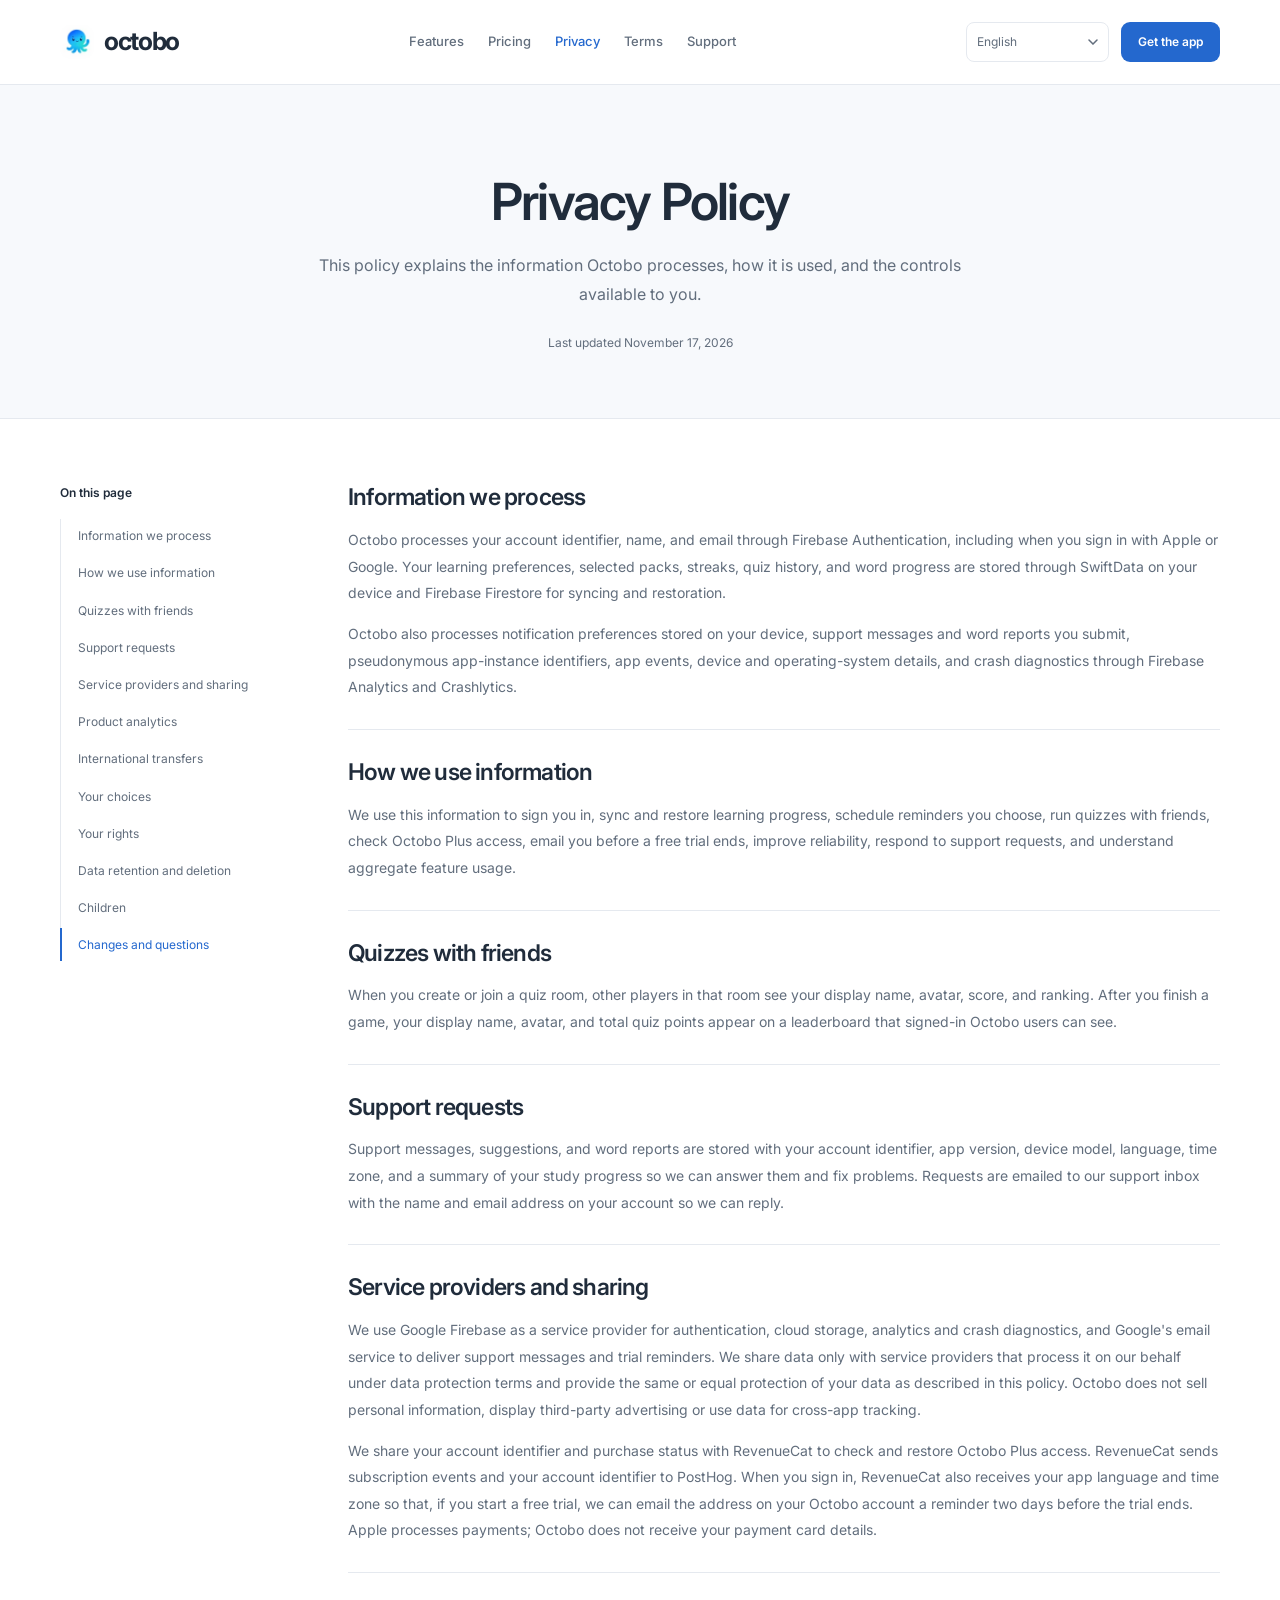
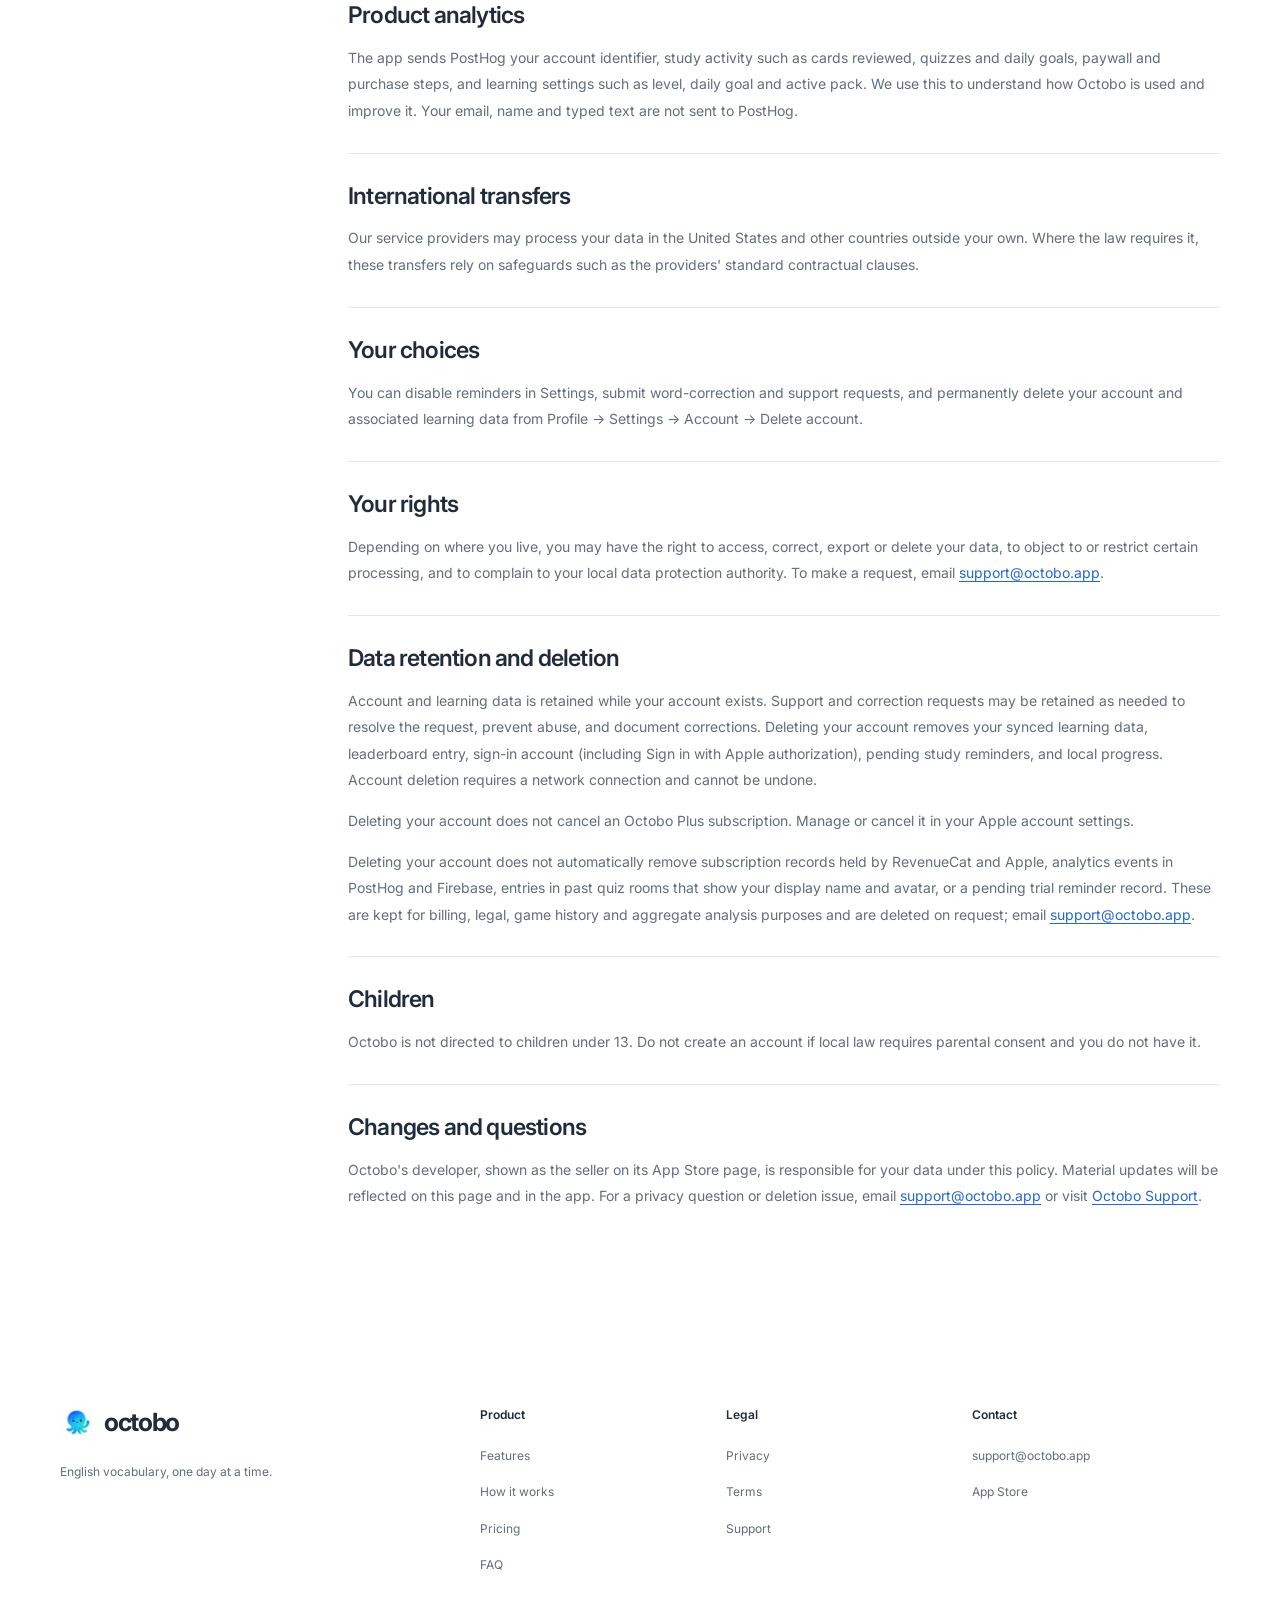
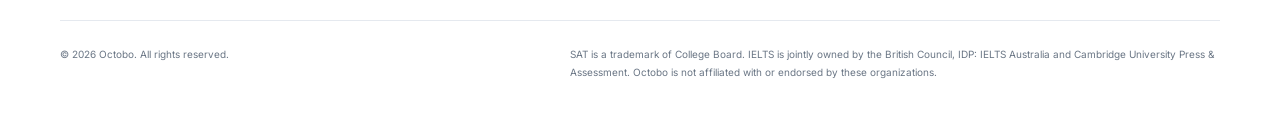
==== commit b6e05652: "Correct the policy on RevenueCat, support email and quiz rooms Also note in the terms that they supp" ====
--- a/privacy/index.html
+++ b/privacy/index.html
@@ -75,13 +75,13 @@
         <section id="s1"><h2 data-i18n="p.s1.h">Information we process</h2><p data-i18n="p.s1.p1">Octobo processes your account identifier, name, and email through Firebase Authentication, including when you sign in with Apple or Google. Your learning preferences, selected packs, streaks, quiz history, and word progress are stored through SwiftData on your device and Firebase Firestore for syncing and restoration.</p><p data-i18n="p.s1.p2">Octobo also processes notification preferences stored on your device, support messages and word reports you submit, pseudonymous app-instance identifiers, app events, device and operating-system details, and crash diagnostics through Firebase Analytics and Crashlytics.</p></section>
         <section id="s2"><h2 data-i18n="p.s2.h">How we use information</h2><p data-i18n="p.s2.p">We use this information to sign you in, sync and restore learning progress, schedule reminders you choose, run quizzes with friends, check Octobo Plus access, email you before a free trial ends, improve reliability, respond to support requests, and understand aggregate feature usage.</p></section>
         <section id="s3"><h2 data-i18n="p.s3.h">Quizzes with friends</h2><p data-i18n="p.s3.p">When you create or join a quiz room, other players in that room see your display name, avatar, score, and ranking. After you finish a game, your display name, avatar, and total quiz points appear on a leaderboard that signed-in Octobo users can see.</p></section>
-        <section id="s4"><h2 data-i18n="p.s4.h">Support requests</h2><p data-i18n="p.s4.p">Support messages, suggestions, and word reports are stored with your account identifier, app version, device model, language, time zone, and a summary of your study progress so we can answer them and fix problems.</p></section>
-        <section id="s5"><h2 data-i18n="p.s5.h">Service providers and sharing</h2><p data-i18n="p.s5.p1">We use Google Firebase as a service provider for authentication, cloud storage, analytics and crash diagnostics, and Google's email service to deliver support messages and trial reminders. We share data only with service providers that process it on our behalf under data protection terms and provide the same or equal protection of your data as described in this policy. Octobo does not sell personal information, display third-party advertising or use data for cross-app tracking.</p><p data-i18n="p.s5.p2">We share your account identifier and purchase status with RevenueCat to check and restore Octobo Plus access. RevenueCat sends subscription events and your account identifier to PostHog. If you start a free trial, RevenueCat also receives your app language and time zone, and we email the address on your Octobo account a reminder two days before the trial ends. Apple processes payments; Octobo does not receive your payment card details.</p></section>
+        <section id="s4"><h2 data-i18n="p.s4.h">Support requests</h2><p data-i18n="p.s4.p">Support messages, suggestions, and word reports are stored with your account identifier, app version, device model, language, time zone, and a summary of your study progress so we can answer them and fix problems. Requests are emailed to our support inbox with the name and email address on your account so we can reply.</p></section>
+        <section id="s5"><h2 data-i18n="p.s5.h">Service providers and sharing</h2><p data-i18n="p.s5.p1">We use Google Firebase as a service provider for authentication, cloud storage, analytics and crash diagnostics, and Google's email service to deliver support messages and trial reminders. We share data only with service providers that process it on our behalf under data protection terms and provide the same or equal protection of your data as described in this policy. Octobo does not sell personal information, display third-party advertising or use data for cross-app tracking.</p><p data-i18n="p.s5.p2">We share your account identifier and purchase status with RevenueCat to check and restore Octobo Plus access. RevenueCat sends subscription events and your account identifier to PostHog. When you sign in, RevenueCat also receives your app language and time zone so that, if you start a free trial, we can email the address on your Octobo account a reminder two days before the trial ends. Apple processes payments; Octobo does not receive your payment card details.</p></section>
         <section id="sa"><h2 data-i18n="p.sa.h">Product analytics</h2><p data-i18n="p.sa.p">The app sends PostHog your account identifier, study activity such as cards reviewed, quizzes and daily goals, paywall and purchase steps, and learning settings such as level, daily goal and active pack. We use this to understand how Octobo is used and improve it. Your email, name and typed text are not sent to PostHog.</p></section>
         <section id="sx"><h2 data-i18n="p.sx.h">International transfers</h2><p data-i18n="p.sx.p">Our service providers may process your data in the United States and other countries outside your own. Where the law requires it, these transfers rely on safeguards such as the providers' standard contractual clauses.</p></section>
         <section id="s6"><h2 data-i18n="p.s6.h">Your choices</h2><p data-i18n="p.s6.p">You can disable reminders in Settings, submit word-correction and support requests, and permanently delete your account and associated learning data from Profile → Settings → Account → Delete account.</p></section>
         <section id="sr"><h2 data-i18n="p.sr.h">Your rights</h2><p data-i18n="p.sr.p">Depending on where you live, you may have the right to access, correct, export or delete your data, to object to or restrict certain processing, and to complain to your local data protection authority. To make a request, email <a href="mailto:support@octobo.app">support@octobo.app</a>.</p></section>
-        <section id="s7"><h2 data-i18n="p.s7.h">Data retention and deletion</h2><p data-i18n="p.s7.p1">Account and learning data is retained while your account exists. Support and correction requests may be retained as needed to resolve the request, prevent abuse, and document corrections. Deleting your account removes your synced learning data, leaderboard entry, sign-in account (including Sign in with Apple authorization), pending study reminders, and local progress. Account deletion requires a network connection and cannot be undone.</p><p data-i18n="p.s7.p2">Deleting your account does not cancel an Octobo Plus subscription. Manage or cancel it in your Apple account settings.</p><p data-i18n="p.s7.p3">Deleting your account does not automatically remove subscription records held by RevenueCat and Apple, analytics events in PostHog and Firebase, or a pending trial reminder record. These are kept for billing, legal and aggregate analysis purposes and are deleted on request; email <a href="mailto:support@octobo.app">support@octobo.app</a>.</p></section>
+        <section id="s7"><h2 data-i18n="p.s7.h">Data retention and deletion</h2><p data-i18n="p.s7.p1">Account and learning data is retained while your account exists. Support and correction requests may be retained as needed to resolve the request, prevent abuse, and document corrections. Deleting your account removes your synced learning data, leaderboard entry, sign-in account (including Sign in with Apple authorization), pending study reminders, and local progress. Account deletion requires a network connection and cannot be undone.</p><p data-i18n="p.s7.p2">Deleting your account does not cancel an Octobo Plus subscription. Manage or cancel it in your Apple account settings.</p><p data-i18n="p.s7.p3">Deleting your account does not automatically remove subscription records held by RevenueCat and Apple, analytics events in PostHog and Firebase, entries in past quiz rooms that show your display name and avatar, or a pending trial reminder record. These are kept for billing, legal, game history and aggregate analysis purposes and are deleted on request; email <a href="mailto:support@octobo.app">support@octobo.app</a>.</p></section>
         <section id="s8"><h2 data-i18n="p.s8.h">Children</h2><p data-i18n="p.s8.p">Octobo is not directed to children under 13. Do not create an account if local law requires parental consent and you do not have it.</p></section>
         <section id="s9"><h2 data-i18n="p.s9.h">Changes and questions</h2><p data-i18n="p.s9.p">Octobo's developer, shown as the seller on its App Store page, is responsible for your data under this policy. Material updates will be reflected on this page and in the app. For a privacy question or deletion issue, email <a href="mailto:support@octobo.app">support@octobo.app</a> or visit <a href="../support/index.html">Octobo Support</a>.</p></section>
       </article>
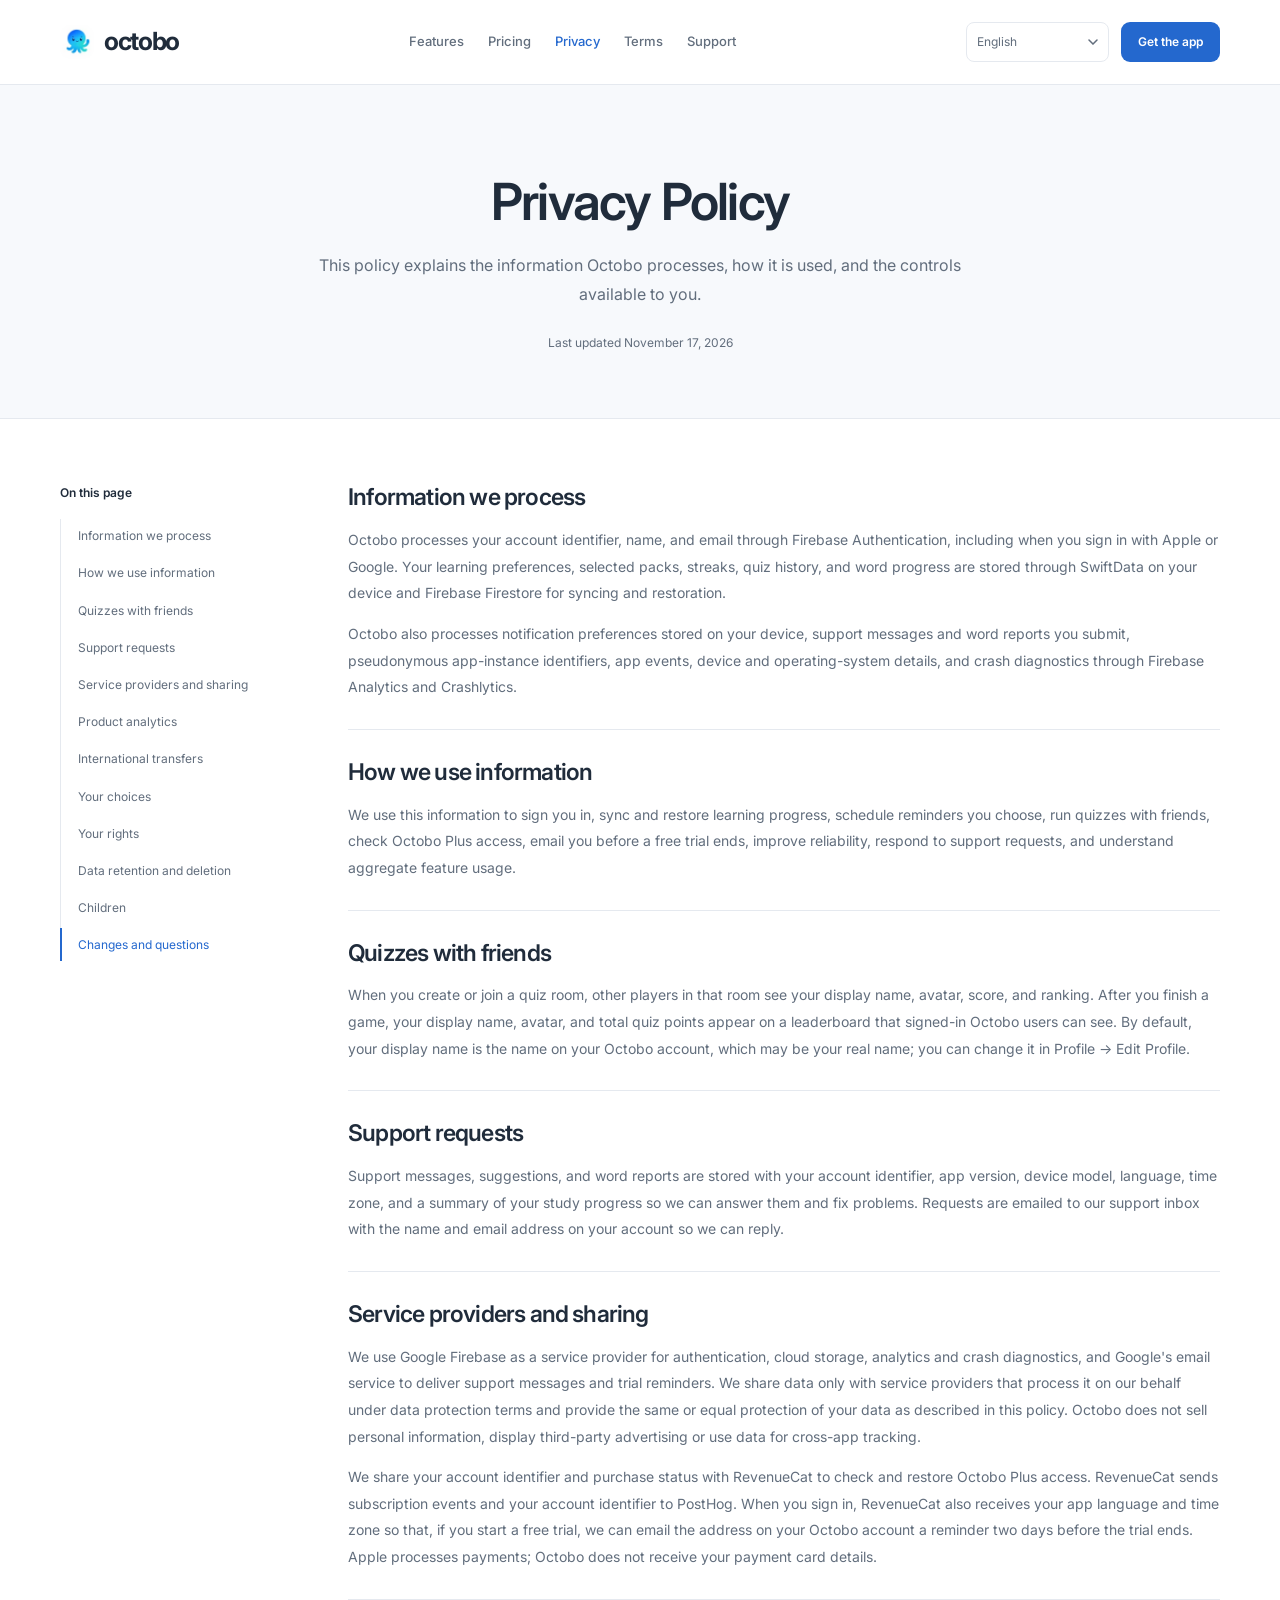
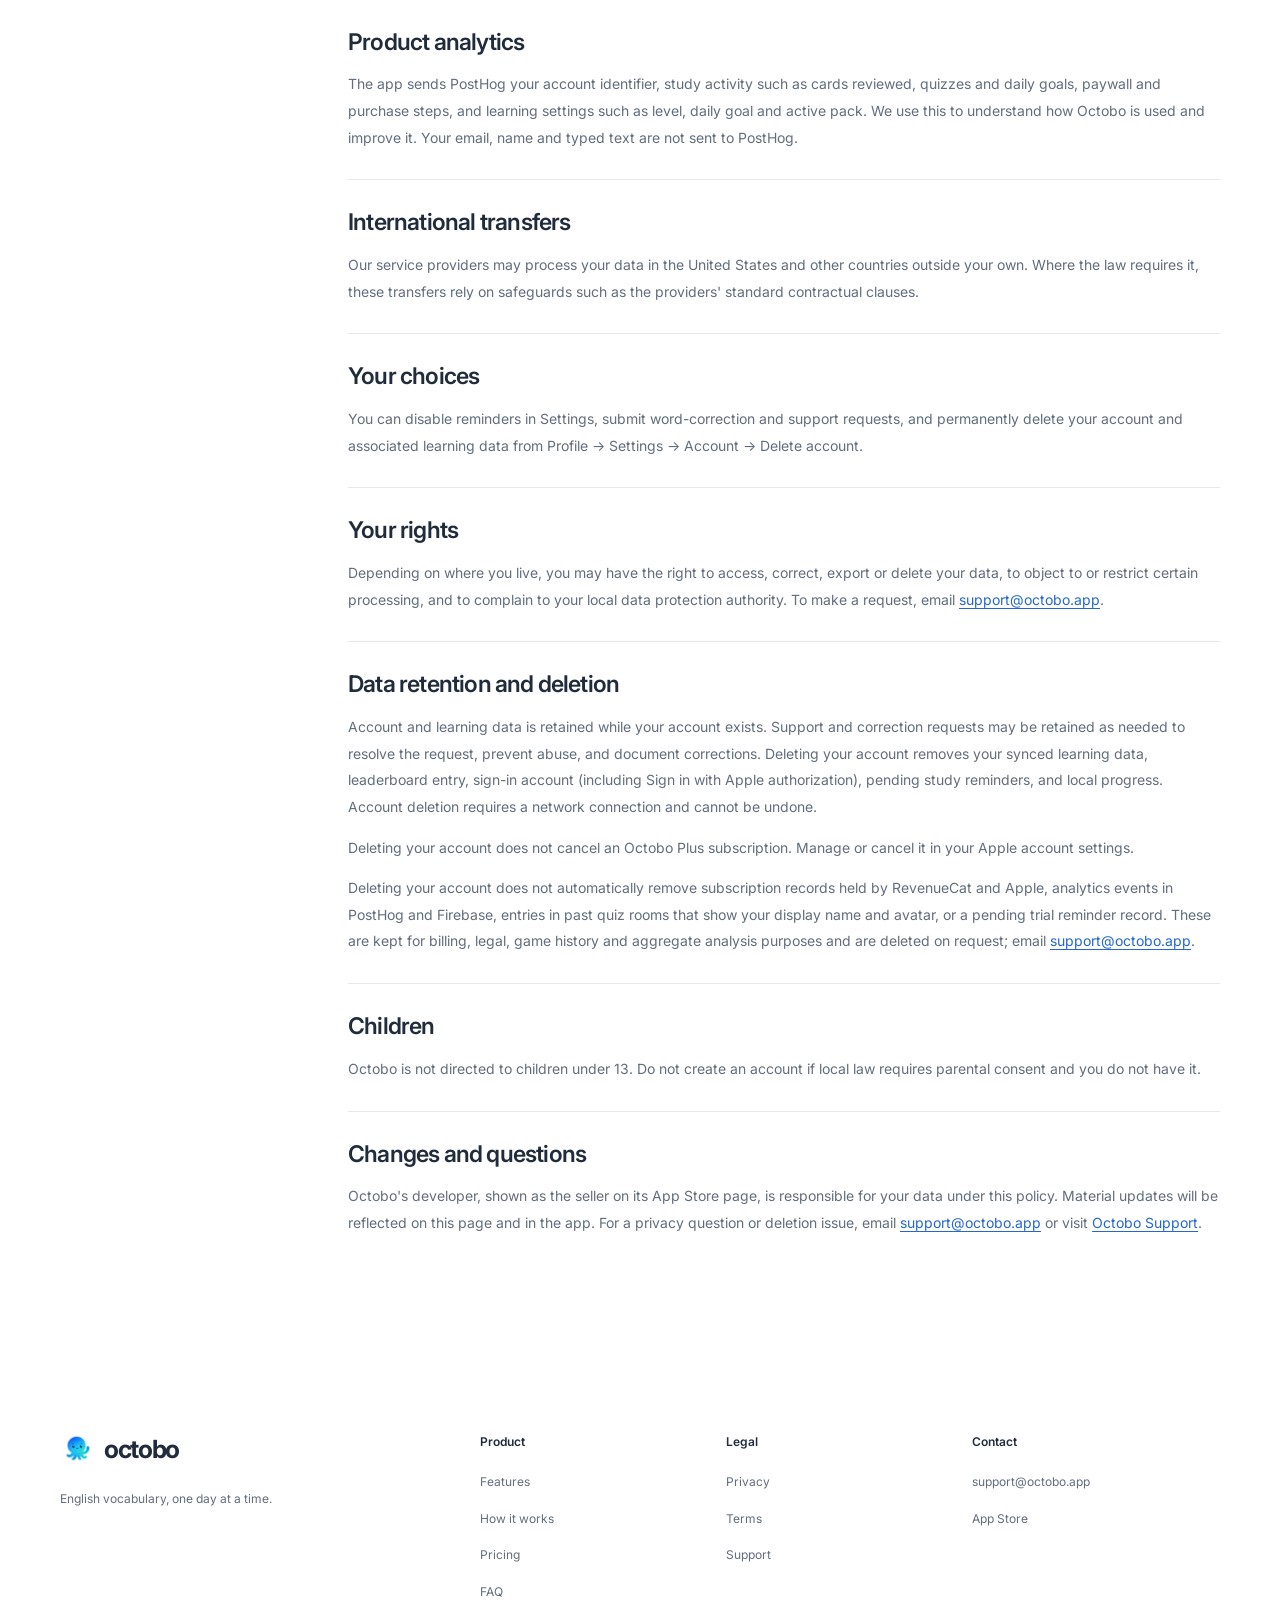
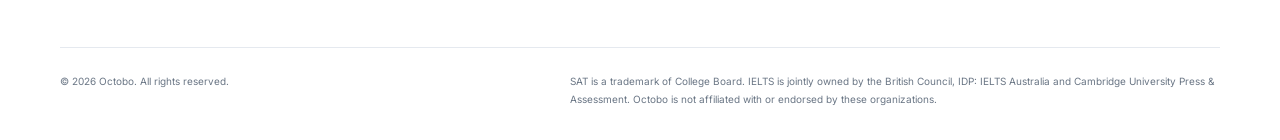
==== commit 7ff15d55: "Say that the quiz display name defaults to the account name Co-Authored-By: Claude Opus 5.5 <noreply" ====
--- a/privacy/index.html
+++ b/privacy/index.html
@@ -74,7 +74,7 @@
       <article class="doc">
         <section id="s1"><h2 data-i18n="p.s1.h">Information we process</h2><p data-i18n="p.s1.p1">Octobo processes your account identifier, name, and email through Firebase Authentication, including when you sign in with Apple or Google. Your learning preferences, selected packs, streaks, quiz history, and word progress are stored through SwiftData on your device and Firebase Firestore for syncing and restoration.</p><p data-i18n="p.s1.p2">Octobo also processes notification preferences stored on your device, support messages and word reports you submit, pseudonymous app-instance identifiers, app events, device and operating-system details, and crash diagnostics through Firebase Analytics and Crashlytics.</p></section>
         <section id="s2"><h2 data-i18n="p.s2.h">How we use information</h2><p data-i18n="p.s2.p">We use this information to sign you in, sync and restore learning progress, schedule reminders you choose, run quizzes with friends, check Octobo Plus access, email you before a free trial ends, improve reliability, respond to support requests, and understand aggregate feature usage.</p></section>
-        <section id="s3"><h2 data-i18n="p.s3.h">Quizzes with friends</h2><p data-i18n="p.s3.p">When you create or join a quiz room, other players in that room see your display name, avatar, score, and ranking. After you finish a game, your display name, avatar, and total quiz points appear on a leaderboard that signed-in Octobo users can see.</p></section>
+        <section id="s3"><h2 data-i18n="p.s3.h">Quizzes with friends</h2><p data-i18n="p.s3.p">When you create or join a quiz room, other players in that room see your display name, avatar, score, and ranking. After you finish a game, your display name, avatar, and total quiz points appear on a leaderboard that signed-in Octobo users can see. By default, your display name is the name on your Octobo account, which may be your real name; you can change it in Profile → Edit Profile.</p></section>
         <section id="s4"><h2 data-i18n="p.s4.h">Support requests</h2><p data-i18n="p.s4.p">Support messages, suggestions, and word reports are stored with your account identifier, app version, device model, language, time zone, and a summary of your study progress so we can answer them and fix problems. Requests are emailed to our support inbox with the name and email address on your account so we can reply.</p></section>
         <section id="s5"><h2 data-i18n="p.s5.h">Service providers and sharing</h2><p data-i18n="p.s5.p1">We use Google Firebase as a service provider for authentication, cloud storage, analytics and crash diagnostics, and Google's email service to deliver support messages and trial reminders. We share data only with service providers that process it on our behalf under data protection terms and provide the same or equal protection of your data as described in this policy. Octobo does not sell personal information, display third-party advertising or use data for cross-app tracking.</p><p data-i18n="p.s5.p2">We share your account identifier and purchase status with RevenueCat to check and restore Octobo Plus access. RevenueCat sends subscription events and your account identifier to PostHog. When you sign in, RevenueCat also receives your app language and time zone so that, if you start a free trial, we can email the address on your Octobo account a reminder two days before the trial ends. Apple processes payments; Octobo does not receive your payment card details.</p></section>
         <section id="sa"><h2 data-i18n="p.sa.h">Product analytics</h2><p data-i18n="p.sa.p">The app sends PostHog your account identifier, study activity such as cards reviewed, quizzes and daily goals, paywall and purchase steps, and learning settings such as level, daily goal and active pack. We use this to understand how Octobo is used and improve it. Your email, name and typed text are not sent to PostHog.</p></section>
